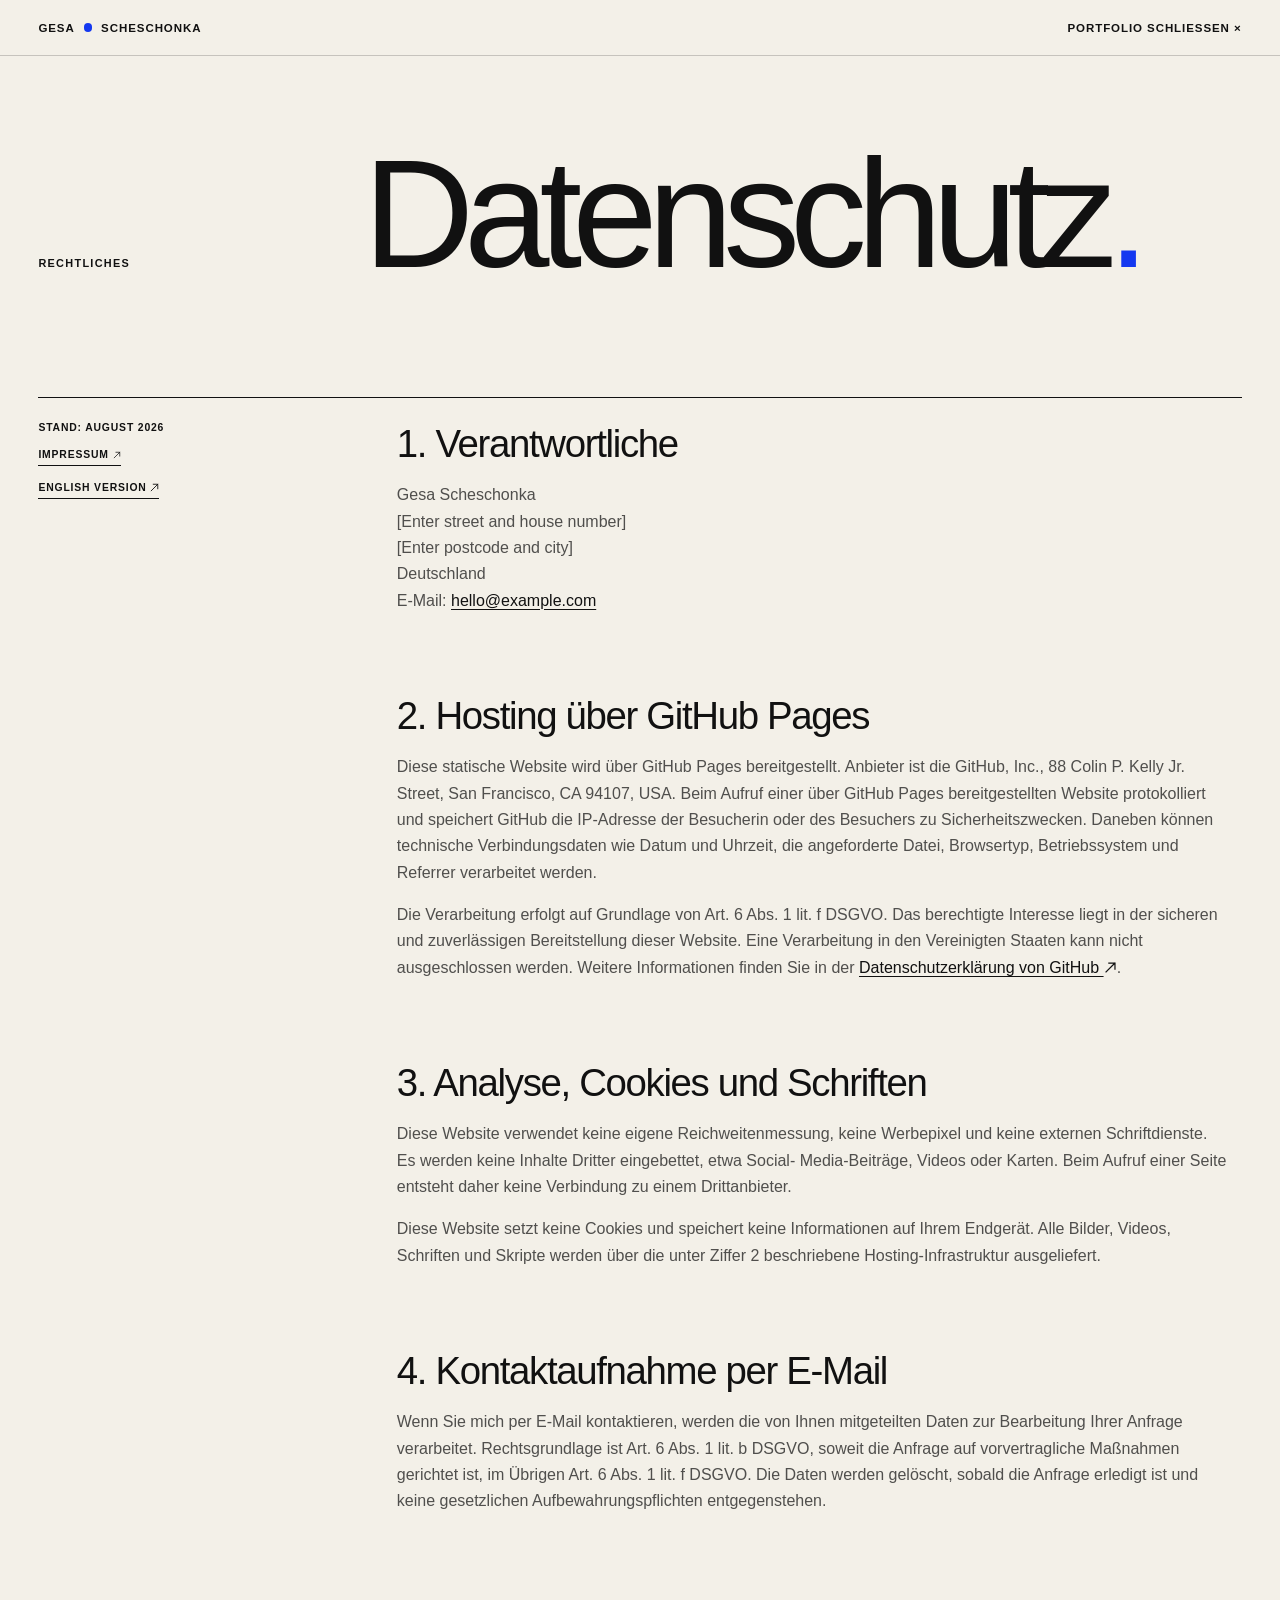
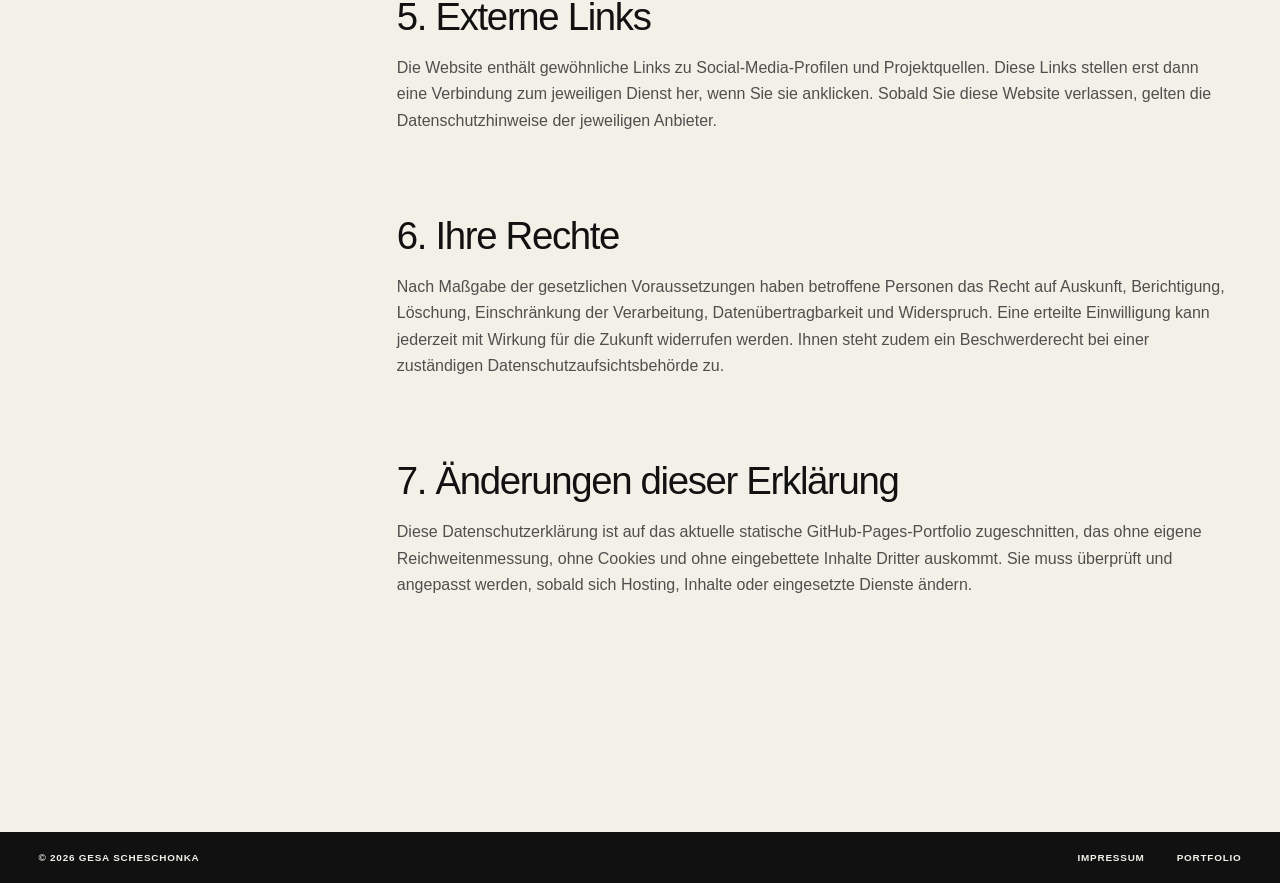
==== datenschutz-de.html @ b453ca25 "Add German legal pages, bake them into the HTML, encode the email Three related fixes to the legal p" ====
<!doctype html>
<html lang="de">
  <head>
    <meta charset="UTF-8" />
    <meta name="viewport" content="width=device-width, initial-scale=1" />
    <meta name="robots" content="noindex" />
    <meta name="theme-color" content="#f3f0e8" />
    <title>Datenschutzerklärung — Gesa Scheschonka</title>
    <link
      rel="icon"
      href="data:image/svg+xml,%3Csvg xmlns='http://www.w3.org/2000/svg' viewBox='0 0 100 100'%3E%3Crect width='100' height='100' rx='50' fill='%231438f0'/%3E%3Ctext x='50' y='61' text-anchor='middle' font-family='Arial' font-size='43' fill='%23f3f0e8'%3EGS%3C/text%3E%3C/svg%3E"
    />
    <link rel="stylesheet" href="styles.css?v=20260809-1" />
    <script>
      window.addEventListener("DOMContentLoaded", async () => {
        const version = Date.now();
        const loadScript = (source) =>
          new Promise((resolve, reject) => {
            const script = document.createElement("script");
            script.src = `${source}?v=${version}`;
            script.onload = resolve;
            script.onerror = () => reject(new Error(`Could not load ${source}`));
            document.head.append(script);
          });

        try {
          await loadScript("content/content.js");
          await loadScript("legal.js");
        } catch (error) {
          console.error(error);
        }
      });
    </script>
  </head>
  <body class="legal-page">
    <header class="legal-header">
      <a class="wordmark" href="index.html" aria-label="Zurück zum Portfolio">
        <span data-legal="firstName">Gesa</span>
        <span class="wordmark-dot" aria-hidden="true"></span>
        <span data-legal="lastName">Scheschonka</span>
      </a>
      <a href="index.html">Portfolio schließen ×</a>
    </header>

    <main class="legal-main">
      <div class="legal-title">
        <p class="section-label">Rechtliches</p>
        <h1>Datenschutz</h1>
      </div>

      <div class="legal-layout">
        <aside>
          <p>Stand: August 2026</p>
          <a href="impressum-de.html">Impressum <span class="ui-arrow" aria-hidden="true"></span></a>
          <a href="datenschutz.html" hreflang="en">English version <span class="ui-arrow" aria-hidden="true"></span></a>
        </aside>

        <div class="legal-copy">
          <section>
            <h2>1. Verantwortliche</h2>
            <address>
              <span data-legal="fullName">Gesa Scheschonka</span><br />
              <span data-legal="street">[Straße und Hausnummer eintragen]</span><br />
              <span data-legal="postalCity">[PLZ und Ort eintragen]</span><br />
              <span data-legal="country">Deutschland</span><br />
              E-Mail: <a data-legal-email href="mailto:hello@example.com">hello@example.com</a>
            </address>
          </section>

          <section>
            <h2>2. Hosting über GitHub Pages</h2>
            <p>
              Diese statische Website wird über GitHub Pages bereitgestellt. Anbieter ist die
              GitHub, Inc., 88 Colin P. Kelly Jr. Street, San Francisco, CA 94107, USA. Beim Aufruf
              einer über GitHub Pages bereitgestellten Website protokolliert und speichert GitHub
              die IP-Adresse der Besucherin oder des Besuchers zu Sicherheitszwecken. Daneben können
              technische Verbindungsdaten wie Datum und Uhrzeit, die angeforderte Datei, Browsertyp,
              Betriebssystem und Referrer verarbeitet werden.
            </p>
            <p>
              Die Verarbeitung erfolgt auf Grundlage von Art. 6 Abs. 1 lit. f DSGVO. Das berechtigte
              Interesse liegt in der sicheren und zuverlässigen Bereitstellung dieser Website. Eine
              Verarbeitung in den Vereinigten Staaten kann nicht ausgeschlossen werden. Weitere
              Informationen finden Sie in der
              <a
                href="https://docs.github.com/de/site-policy/privacy-policies/github-general-privacy-statement"
                target="_blank"
                rel="noreferrer"
              >Datenschutzerklärung von GitHub <span class="ui-arrow" aria-hidden="true"></span></a>.
            </p>
          </section>

          <section>
            <h2>3. Analyse, Cookies und Schriften</h2>
            <p>
              Diese Website verwendet keine eigene Reichweitenmessung, keine Werbepixel und keine
              externen Schriftdienste. Es werden keine Inhalte Dritter eingebettet, etwa Social-
              Media-Beiträge, Videos oder Karten. Beim Aufruf einer Seite entsteht daher keine
              Verbindung zu einem Drittanbieter.
            </p>
            <p>
              Diese Website setzt keine Cookies und speichert keine Informationen auf Ihrem
              Endgerät. Alle Bilder, Videos, Schriften und Skripte werden über die unter Ziffer 2
              beschriebene Hosting-Infrastruktur ausgeliefert.
            </p>
          </section>

          <section>
            <h2>4. Kontaktaufnahme per E-Mail</h2>
            <p>
              Wenn Sie mich per E-Mail kontaktieren, werden die von Ihnen mitgeteilten Daten zur
              Bearbeitung Ihrer Anfrage verarbeitet. Rechtsgrundlage ist Art. 6 Abs. 1 lit. b DSGVO,
              soweit die Anfrage auf vorvertragliche Maßnahmen gerichtet ist, im Übrigen Art. 6
              Abs. 1 lit. f DSGVO. Die Daten werden gelöscht, sobald die Anfrage erledigt ist und
              keine gesetzlichen Aufbewahrungspflichten entgegenstehen.
            </p>
          </section>

          <section>
            <h2>5. Externe Links</h2>
            <p>
              Die Website enthält gewöhnliche Links zu Social-Media-Profilen und Projektquellen.
              Diese Links stellen erst dann eine Verbindung zum jeweiligen Dienst her, wenn Sie sie
              anklicken. Sobald Sie diese Website verlassen, gelten die Datenschutzhinweise der
              jeweiligen Anbieter.
            </p>
          </section>

          <section>
            <h2>6. Ihre Rechte</h2>
            <p>
              Nach Maßgabe der gesetzlichen Voraussetzungen haben betroffene Personen das Recht auf
              Auskunft, Berichtigung, Löschung, Einschränkung der Verarbeitung, Datenübertragbarkeit
              und Widerspruch. Eine erteilte Einwilligung kann jederzeit mit Wirkung für die Zukunft
              widerrufen werden. Ihnen steht zudem ein Beschwerderecht bei einer zuständigen
              Datenschutzaufsichtsbehörde zu.
            </p>
          </section>

          <section>
            <h2>7. Änderungen dieser Erklärung</h2>
            <p>
              Diese Datenschutzerklärung ist auf das aktuelle statische GitHub-Pages-Portfolio
              zugeschnitten, das ohne eigene Reichweitenmessung, ohne Cookies und ohne eingebettete
              Inhalte Dritter auskommt. Sie muss überprüft und angepasst werden, sobald sich
              Hosting, Inhalte oder eingesetzte Dienste ändern.
            </p>
          </section>
        </div>
      </div>
    </main>

    <footer class="site-footer">
      <span>© <span data-year></span> <span data-legal="fullName">Gesa Scheschonka</span></span>
      <div>
        <a href="impressum-de.html">Impressum</a>
        <a href="index.html">Portfolio</a>
      </div>
    </footer>
  </body>
</html>
---- styles.css ----
:root {
  --paper: #f3f0e8;
  --ink: #111111;
  --accent: #1438f0;
  --red: #de3b2f;
  --line: rgba(17, 17, 17, 0.2);
  --display: "Neue Haas Grotesk Display Pro", "Helvetica Neue", Helvetica, Arial, sans-serif;
  --serif: var(--display);
  --sans: var(--display);
  --page: clamp(1.25rem, 3vw, 3.5rem);
  --grain-image: url("data:image/svg+xml,%3Csvg xmlns='http://www.w3.org/2000/svg' viewBox='0 0 200 200'%3E%3Cfilter id='n'%3E%3CfeTurbulence type='fractalNoise' baseFrequency='0.9' numOctaves='3' stitchTiles='stitch'/%3E%3C/filter%3E%3Crect width='100%25' height='100%25' filter='url(%23n)'/%3E%3C/svg%3E");
}

* {
  box-sizing: border-box;
}

html {
  scroll-behavior: smooth;
  overflow-x: clip;
}

body {
  margin: 0;
  overflow-x: hidden;
  background: var(--paper);
  color: var(--ink);
  font-family: var(--sans);
  font-size: 16px;
  -webkit-font-smoothing: antialiased;
}

body.dialog-is-open {
  overflow: hidden;
}

body.menu-is-open {
  overflow: hidden;
}

.grain {
  position: fixed;
  z-index: 3;
  inset: 0;
  background-image: var(--grain-image);
  background-size: 220px 220px;
  opacity: 0.045;
  mix-blend-mode: overlay;
  pointer-events: none;
}

::selection {
  background: var(--accent);
  color: white;
}

a {
  color: inherit;
  text-decoration: none;
}

button {
  color: inherit;
  font: inherit;
}

.ui-arrow {
  --arrow-rotation: 0deg;
  display: inline-block;
  width: 0.82em;
  height: 0.82em;
  flex: 0 0 auto;
  background: currentColor;
  -webkit-mask: url("data:image/svg+xml,%3Csvg xmlns='http://www.w3.org/2000/svg' viewBox='0 0 16 16'%3E%3Cpath d='M2.5 13.5 13.5 2.5M6 2.5h7.5V10' fill='none' stroke='black' stroke-width='1.5' stroke-linecap='square' stroke-linejoin='miter'/%3E%3C/svg%3E") center / contain no-repeat;
  mask: url("data:image/svg+xml,%3Csvg xmlns='http://www.w3.org/2000/svg' viewBox='0 0 16 16'%3E%3Cpath d='M2.5 13.5 13.5 2.5M6 2.5h7.5V10' fill='none' stroke='black' stroke-width='1.5' stroke-linecap='square' stroke-linejoin='miter'/%3E%3C/svg%3E") center / contain no-repeat;
  transform: rotate(var(--arrow-rotation));
  transform-origin: center;
  vertical-align: -0.08em;
}

.ui-arrow--se {
  --arrow-rotation: 90deg;
}

.ui-arrow--down {
  --arrow-rotation: 135deg;
}

.ui-arrow--up {
  --arrow-rotation: -45deg;
}

.ui-arrow--e {
  --arrow-rotation: 45deg;
}

.ui-arrow--w {
  --arrow-rotation: 225deg;
}

/* Same mask technique and stroke weight as .ui-arrow, so the close control
   reads as part of the same icon set. */
.ui-cross {
  display: inline-block;
  width: 0.82em;
  height: 0.82em;
  flex: 0 0 auto;
  background: currentColor;
  -webkit-mask: url("data:image/svg+xml,%3Csvg xmlns='http://www.w3.org/2000/svg' viewBox='0 0 16 16'%3E%3Cpath d='M3 3 13 13M13 3 3 13' fill='none' stroke='black' stroke-width='1.5' stroke-linecap='square' stroke-linejoin='miter'/%3E%3C/svg%3E") center / contain no-repeat;
  mask: url("data:image/svg+xml,%3Csvg xmlns='http://www.w3.org/2000/svg' viewBox='0 0 16 16'%3E%3Cpath d='M3 3 13 13M13 3 3 13' fill='none' stroke='black' stroke-width='1.5' stroke-linecap='square' stroke-linejoin='miter'/%3E%3C/svg%3E") center / contain no-repeat;
}

img {
  display: block;
  max-width: 100%;
}

.skip-link {
  position: fixed;
  z-index: 100;
  top: 1rem;
  left: 1rem;
  padding: 0.75rem 1rem;
  transform: translateY(-200%);
  background: var(--ink);
  color: white;
}

.skip-link:focus {
  transform: translateY(0);
}

.site-header {
  position: fixed;
  z-index: 50;
  inset: 0 0 auto;
  display: grid;
  grid-template-columns: 1fr auto 1fr;
  align-items: center;
  padding: 1.35rem var(--page);
  background: var(--paper);
  text-transform: uppercase;
  font-size: 0.72rem;
  font-weight: 600;
  letter-spacing: 0.08em;
}

.wordmark {
  display: flex;
  align-items: center;
  justify-self: start;
  gap: 0.55rem;
}

.wordmark-dot {
  width: 0.55rem;
  aspect-ratio: 1;
  border-radius: 50%;
  background: var(--accent);
}

.site-nav {
  display: flex;
  justify-self: end;
  gap: clamp(1rem, 2.5vw, 2.75rem);
}

.site-nav a,
.site-footer a,
.text-link {
  position: relative;
}

.site-nav a::after,
.site-footer a::after,
.text-link::after {
  position: absolute;
  right: 0;
  bottom: -0.25rem;
  left: 0;
  height: 1px;
  transform: scaleX(0);
  transform-origin: right;
  background: currentColor;
  content: "";
  transition: transform 300ms ease;
}

.site-nav a:hover::after,
.site-footer a:hover::after,
.text-link:hover::after {
  transform: scaleX(1);
  transform-origin: left;
}

.menu-toggle {
  display: none;
}

.hero {
  position: relative;
  isolation: isolate;
  overflow: hidden;
  min-height: 100svh;
  display: flex;
  flex-direction: column;
  justify-content: space-between;
  padding: clamp(8rem, 14vh, 11rem) var(--page) clamp(2rem, 5vh, 4rem);
  border-bottom: 1px solid var(--line);
}

.hero::before {
  position: absolute;
  z-index: -1;
  top: clamp(-25rem, -26vw, -20rem);
  right: clamp(-34rem, -25vw, -20rem);
  width: clamp(64rem, 90vw, 98rem);
  aspect-ratio: 1;
  border: 1px solid var(--accent);
  border-radius: 50%;
  content: "";
  opacity: 0.18;
}

.hero-kicker span:first-child {
  color: var(--accent);
}

.hero-kicker,
.hero-bottom,
.statement-meta,
.contact-meta {
  display: flex;
  align-items: center;
  justify-content: space-between;
  gap: 2rem;
  text-transform: uppercase;
  font-size: 0.68rem;
  font-weight: 600;
  letter-spacing: 0.1em;
}

.hero h1 {
  max-width: 13ch;
  margin: auto 0;
  padding: 5vh 0;
  font-family: var(--serif);
  font-size: clamp(4.6rem, 11.25vw, 12rem);
  font-weight: 400;
  line-height: 0.79;
  letter-spacing: -0.055em;
}

.hero h1::after {
  color: var(--accent);
  content: ".";
}

.hero-bottom > p {
  max-width: 36rem;
  margin: 0;
  text-transform: none;
  font-size: clamp(1rem, 1.45vw, 1.3rem);
  font-weight: 400;
  line-height: 1.45;
  letter-spacing: -0.02em;
}

.circle-link {
  width: clamp(5rem, 8vw, 7.5rem);
  aspect-ratio: 1;
  display: flex;
  align-items: center;
  justify-content: center;
  gap: 0.35rem;
  flex: 0 0 auto;
  border: 1px solid var(--accent);
  border-radius: 50%;
  color: var(--accent);
  transition: color 250ms ease, background 250ms ease, transform 250ms ease;
}

.circle-link:hover {
  transform: rotate(8deg);
  background: var(--accent);
  color: var(--paper);
}

.section-pad {
  padding: clamp(5rem, 10vw, 10rem) var(--page);
}

.section-label {
  margin: 0;
  text-transform: uppercase;
  font-size: 0.68rem;
  font-weight: 600;
  letter-spacing: 0.12em;
}

.statement {
  min-height: 85vh;
  display: grid;
  grid-template-columns: minmax(8rem, 1fr) minmax(0, 4fr);
  grid-template-rows: 1fr auto;
  gap: 4rem 2rem;
  background: var(--ink);
  color: var(--paper);
}

.statement-copy {
  position: relative;
  max-width: 24ch;
  margin: 0;
  padding-top: 2rem;
  font-family: var(--serif);
  font-size: clamp(2.8rem, 6vw, 7rem);
  line-height: 0.98;
  letter-spacing: -0.035em;
}

.statement-copy::before {
  position: absolute;
  top: 0;
  left: 0;
  width: clamp(2.5rem, 4vw, 4.5rem);
  height: 0.35rem;
  border-radius: 999px;
  background: var(--accent);
  content: "";
}

.statement-meta {
  grid-column: 2;
  padding-top: 1.5rem;
  border-top: 1px solid rgba(243, 240, 232, 0.3);
}

.section-intro {
  display: grid;
  grid-template-columns: 1fr 3fr auto;
  align-items: end;
  gap: 2rem;
}

.section-intro h2,
.vita-heading h2 {
  margin: 0;
  font-family: var(--serif);
  font-size: clamp(5rem, 12vw, 12rem);
  font-weight: 400;
  line-height: 0.7;
  letter-spacing: -0.06em;
}

.vita-heading h2 {
  font-size: clamp(4rem, 9vw, 8.5rem);
}

.section-intro h2 span,
.vita-heading h2 span {
  color: var(--accent);
}

.work-count {
  margin: 0;
  text-transform: uppercase;
  font-size: 0.68rem;
  font-weight: 600;
  letter-spacing: 0.1em;
}

.project-list {
  --project-gap: clamp(0.5rem, 0.9vw, 0.9rem);
  display: flex;
  flex-direction: column;
  margin-top: clamp(4rem, 7vw, 7rem);
  gap: clamp(3rem, 5vw, 5.5rem);
}

.project-row {
  display: flex;
  align-items: flex-start;
  gap: var(--project-gap);
}

.project-card {
  position: relative;
  flex: var(--w, 1) 1 0;
  min-width: 0;
}

/* Every tile in a row carries an aspect ratio equal to its share of the row
   width, so their heights resolve to the same value and the row stays flush. */
.project-card .project-image-wrap {
  aspect-ratio: var(--card-aspect);
}

/* Only the visual fills the wrapper — the credit pill is also a child here and
   must keep its own size. */
.project-card .project-image-wrap > .project-image,
.project-card .project-image-wrap > .case-cover,
.project-card .project-image-wrap > .project-media-reel,
.project-card .project-image-wrap > .project-media-collage {
  width: 100%;
  height: 100%;
}

.project-card .project-image-wrap > .project-image {
  object-fit: cover;
}

/* The lead project runs full width at its own aspect ratio — never cropped. */
.project-card--hero {
  flex: 1 1 100%;
}

.project-card--hero .project-image-wrap {
  aspect-ratio: auto;
}

.project-card--hero .project-image-wrap > .project-image {
  height: auto;
  object-fit: contain;
}

.project-open {
  position: absolute;
  z-index: 9;
  inset: 0;
  padding: 0;
  border: 0;
  background: transparent;
  cursor: pointer;
}

.project-open:focus-visible {
  outline: 2px solid var(--accent);
  outline-offset: 5px;
}

.project-image-wrap {
  position: relative;
  margin: 0;
  overflow: hidden;
  background: #dedad0;
}

@media (hover: hover) and (pointer: fine) {
  .project-card .project-image {
    filter: grayscale(0.9) contrast(1.04);
    transition: transform 800ms cubic-bezier(0.2, 0.7, 0, 1), filter 700ms ease;
  }

  .project-card .project-media-asset {
    filter: grayscale(0.9) contrast(1.04);
    transition: filter 700ms ease;
  }

  .project-card:hover .project-image,
  .project-card:hover .project-media-asset {
    filter: grayscale(0) contrast(1);
  }
}

.project-image {
  width: 100%;
  height: auto;
  transition: transform 800ms cubic-bezier(0.2, 0.7, 0, 1);
}

.project-media-reel {
  position: relative;
  width: 100%;
  aspect-ratio: 4 / 3;
  overflow: hidden;
  background: #08080c;
  isolation: isolate;
  transition: transform 800ms cubic-bezier(0.2, 0.7, 0, 1);
}

.project-image-wrap > .project-media-collage {
  position: relative;
  display: grid;
  width: 100%;
  aspect-ratio: 16 / 9;
  grid-template-columns: minmax(0, 1.35fr) minmax(0, 0.85fr);
  grid-template-rows: repeat(2, minmax(0, 1fr));
  gap: 2px;
  overflow: hidden;
  background: var(--paper);
  transition: transform 800ms cubic-bezier(0.2, 0.7, 0, 1);
}

.project-media-collage .project-media-reel {
  height: 100%;
  min-height: 0;
  aspect-ratio: auto;
  transition: none;
}

.project-media-collage .project-media-reel::after {
  display: none;
}

.project-media-panel--primary {
  grid-row: 1 / 3;
}

.project-media-panel--secondary {
  grid-column: 2;
  grid-row: 1;
}

.project-media-panel--tertiary {
  grid-column: 2;
  grid-row: 2;
}

.project-media-reel::after {
  position: absolute;
  z-index: 4;
  right: 0;
  bottom: 0;
  left: 0;
  height: 2px;
  background: linear-gradient(90deg, var(--accent) 0 28%, transparent 28%);
  content: "";
  pointer-events: none;
}

.project-media-slide {
  position: absolute;
  inset: 0;
  overflow: hidden;
  opacity: 0;
  pointer-events: none;
  transform: scale(1.055);
  transition:
    opacity 520ms cubic-bezier(0.45, 0, 0.55, 1),
    transform 1500ms cubic-bezier(0.2, 0.7, 0, 1);
}

.project-media-slide.is-active {
  z-index: 1;
  opacity: 1;
  transform: scale(1);
}

.project-media-asset {
  display: block;
  width: 100%;
  height: 100%;
  object-fit: cover;
}

.project-media-video {
  background: #08080c;
}

/* The row sets each tile's height, so generated covers and media edits just
   fill their wrapper instead of carrying a ratio of their own. */
/* The row sets each tile's height, so generated covers and media edits just
   fill their wrapper instead of carrying a ratio of their own. */
.project-card .project-image-wrap > .case-cover,
.project-card .project-image-wrap > .project-media-reel,
.project-card .project-image-wrap > .project-media-collage {
  aspect-ratio: auto;
}

.project-card--hero .project-image-wrap > .case-cover,
.project-card--hero .project-image-wrap > .project-media-reel,
.project-card--hero .project-image-wrap > .project-media-collage {
  height: clamp(32rem, 72svh, 58rem);
}

@media (prefers-reduced-motion: reduce) {
  .project-media-slide {
    transition: none;
  }
}

.case-cover {
  --cover-bg: #1438f0;
  --cover-ink: #f3f0e8;
  --cover-accent: #9bb3ff;
  --cover-line: rgba(243, 240, 232, 0.42);
  --cover-glow: rgba(255, 255, 255, 0.23);
  position: relative;
  display: grid;
  width: 100%;
  aspect-ratio: 4 / 3;
  overflow: hidden;
  padding: clamp(1.35rem, 3vw, 2.6rem);
  background:
    radial-gradient(circle at 76% 24%, var(--cover-glow), transparent 35%),
    var(--cover-bg);
  color: var(--cover-ink);
  isolation: isolate;
  transition: transform 800ms cubic-bezier(0.2, 0.7, 0, 1);
}

.case-cover::after {
  position: absolute;
  z-index: 6;
  inset: 0;
  background: url("assets/images/grain.png") repeat;
  content: "";
  opacity: 0.22;
  pointer-events: none;
  mix-blend-mode: soft-light;
}

.case-cover-grid {
  position: absolute;
  z-index: -1;
  inset: 0;
  background-image:
    linear-gradient(var(--cover-line) 1px, transparent 1px),
    linear-gradient(90deg, var(--cover-line) 1px, transparent 1px);
  background-size: 25% 25%;
  opacity: 0.26;
}

.case-cover-shape {
  position: absolute;
  z-index: -1;
  border: 1px solid var(--cover-line);
  pointer-events: none;
}

.case-cover-shape-a {
  top: -26%;
  right: -17%;
  width: 68%;
  aspect-ratio: 1;
  border-radius: 50%;
}

.case-cover-shape-b {
  bottom: -14%;
  left: -10%;
  width: 58%;
  aspect-ratio: 1;
  background: var(--cover-accent);
  clip-path: polygon(0 58%, 100% 0, 72% 100%);
  opacity: 0.72;
}

.case-cover-kicker,
.case-cover-meta,
.case-cover-monogram {
  position: relative;
  z-index: 2;
  text-transform: uppercase;
  font-size: clamp(0.52rem, 0.75vw, 0.7rem);
  font-weight: 600;
  letter-spacing: 0.1em;
}

.case-cover-kicker {
  align-self: start;
  max-width: 58%;
}

.project-image-wrap .case-cover-kicker {
  max-width: 72%;
  padding-left: 3rem;
}

.case-cover strong {
  position: relative;
  z-index: 2;
  align-self: center;
  max-width: 11ch;
  font-family: var(--display);
  font-size: clamp(2.15rem, 4vw, 4.8rem);
  font-weight: 400;
  line-height: 0.84;
  letter-spacing: -0.065em;
  text-wrap: balance;
}

.case-cover-meta {
  display: flex;
  align-self: end;
  justify-content: space-between;
  gap: 1rem;
  padding-right: 3rem;
}

.case-cover-monogram {
  position: absolute;
  right: clamp(1.35rem, 3vw, 2.6rem);
  bottom: clamp(1.35rem, 3vw, 2.6rem);
  writing-mode: vertical-rl;
}

.case-cover--cannes {
  --cover-bg: #9a1b24;
  --cover-ink: #fff3df;
  --cover-accent: #e6b56c;
  --cover-line: rgba(255, 239, 213, 0.5);
  --cover-glow: rgba(255, 216, 158, 0.4);
}

.case-cover--runway {
  --cover-bg: #101010;
  --cover-ink: #f3f0e8;
  --cover-accent: #1438f0;
  --cover-line: rgba(243, 240, 232, 0.42);
  --cover-glow: rgba(89, 116, 255, 0.45);
}

.case-cover--beauty {
  --cover-bg: #e8a1b3;
  --cover-ink: #35161f;
  --cover-accent: #f6d7de;
  --cover-line: rgba(53, 22, 31, 0.4);
  --cover-glow: rgba(255, 247, 249, 0.62);
}

.case-cover--fashion {
  --cover-bg: #ff5c00;
  --cover-ink: #16120e;
  --cover-accent: #f9e715;
  --cover-line: rgba(22, 18, 14, 0.38);
  --cover-glow: rgba(255, 238, 160, 0.5);
}

.case-cover--silver {
  --cover-bg: #b7bdc8;
  --cover-ink: #10151d;
  --cover-accent: #edf0f4;
  --cover-line: rgba(16, 21, 29, 0.36);
  --cover-glow: rgba(255, 255, 255, 0.8);
}

.case-cover--resort {
  --cover-bg: #176f72;
  --cover-ink: #f8edda;
  --cover-accent: #d8bd74;
  --cover-line: rgba(248, 237, 218, 0.44);
  --cover-glow: rgba(150, 224, 219, 0.38);
}

.case-cover--denim {
  --cover-bg: #17365c;
  --cover-ink: #f2eee5;
  --cover-accent: #d65343;
  --cover-line: rgba(242, 238, 229, 0.4);
  --cover-glow: rgba(100, 155, 210, 0.45);
}

.case-cover--furla {
  --cover-bg: #edc13c;
  --cover-ink: #211700;
  --cover-accent: #ff714a;
  --cover-line: rgba(33, 23, 0, 0.36);
  --cover-glow: rgba(255, 250, 204, 0.7);
}

.case-cover--night {
  --cover-bg: #171725;
  --cover-ink: #f5eee4;
  --cover-accent: #7e6dff;
  --cover-line: rgba(245, 238, 228, 0.38);
  --cover-glow: rgba(126, 109, 255, 0.42);
}

.case-cover--red {
  --cover-bg: #bf1f2f;
  --cover-ink: #fff4e9;
  --cover-accent: #f49aaa;
  --cover-line: rgba(255, 244, 233, 0.4);
  --cover-glow: rgba(255, 222, 206, 0.52);
}

.case-cover--violet {
  --cover-bg: #542a83;
  --cover-ink: #fbf4e9;
  --cover-accent: #ff8d59;
  --cover-line: rgba(251, 244, 233, 0.42);
  --cover-glow: rgba(227, 166, 255, 0.4);
}

.case-cover--gold {
  --cover-bg: #b48a35;
  --cover-ink: #17130d;
  --cover-accent: #efe0b4;
  --cover-line: rgba(23, 19, 13, 0.38);
  --cover-glow: rgba(255, 245, 202, 0.64);
}

.case-cover--v2 .case-cover-shape-a {
  top: 18%;
  right: -25%;
  width: 84%;
}

.case-cover--v2 .case-cover-shape-b {
  bottom: -40%;
  left: 8%;
  width: 74%;
  transform: rotate(20deg);
}

.case-cover--v3 .case-cover-shape-a {
  top: -38%;
  right: 25%;
  width: 88%;
  border-radius: 0;
  transform: rotate(28deg);
}

.case-cover--v3 .case-cover-shape-b {
  right: -8%;
  bottom: -6%;
  left: auto;
  width: 48%;
  clip-path: circle(49%);
}

.case-cover--v4 .case-cover-grid {
  background-size: 12.5% 50%;
}

.case-cover--v4 .case-cover-shape-a {
  top: -9%;
  right: -8%;
  width: 47%;
  border-radius: 0;
}

.case-cover--v4 .case-cover-shape-b {
  bottom: -26%;
  left: -7%;
  width: 82%;
  transform: rotate(-12deg);
}

.case-cover--v5 .case-cover-shape-a {
  top: -52%;
  right: -7%;
  width: 95%;
}

.case-cover--v5 .case-cover-shape-b {
  bottom: 8%;
  left: -27%;
  width: 76%;
  transform: rotate(42deg);
}

.case-cover--v6 .case-cover-grid {
  transform: rotate(-16deg) scale(1.3);
}

.case-cover--v6 .case-cover-shape-a {
  top: 9%;
  right: 8%;
  width: 44%;
}

.case-cover--v6 .case-cover-shape-b {
  bottom: -30%;
  left: -22%;
  width: 92%;
  clip-path: polygon(0 0, 100% 35%, 42% 100%);
}

.project-image-credit {
  position: absolute;
  z-index: 8;
  right: 0.75rem;
  bottom: 0.75rem;
  max-width: calc(100% - 1.5rem);
  padding: 0.4rem 0.55rem;
  border-radius: 999px;
  background: rgba(243, 240, 232, 0.93);
  font-size: 0.5rem;
  font-weight: 600;
  line-height: 1.2;
  letter-spacing: 0.04em;
}

@media (hover: hover) and (pointer: fine) {
  .project-card:hover .project-image,
  .project-card:hover .case-cover,
  .project-card:hover .project-image-wrap > .project-media-reel,
  .project-card:hover .project-media-collage {
    transform: scale(1.035);
  }
}

.project-info {
  display: flex;
  flex-direction: column;
  gap: 0.7rem;
  padding-top: 1rem;
}

.project-meta {
  display: flex;
  justify-content: space-between;
  align-items: baseline;
  gap: 1rem;
  margin: 0;
  text-transform: uppercase;
  font-size: 0.62rem;
  font-weight: 600;
  letter-spacing: 0.09em;
}

.project-meta-left {
  display: flex;
  gap: 0.6rem;
}

.project-count {
  color: var(--accent);
}

.project-date {
  flex: 0 0 auto;
  color: rgba(17, 17, 17, 0.5);
  text-align: right;
}

.project-info h3 {
  display: flex;
  align-items: baseline;
  gap: 0.5rem;
  margin: 0;
  font-family: var(--serif);
  font-size: clamp(1.9rem, 2.7vw, 3.1rem);
  font-weight: 500;
  line-height: 0.95;
  letter-spacing: -0.04em;
}

.project-info h3 .ui-arrow {
  width: 0.6em;
  height: 0.6em;
  color: var(--accent);
  opacity: 0;
  transform: translateX(-0.4em);
  transition: opacity 300ms ease, transform 300ms ease;
}

@media (hover: hover) and (pointer: fine) {
  .project-card:hover .project-info h3 .ui-arrow {
    opacity: 1;
    transform: translateX(0);
  }
}

.clients {
  padding-top: clamp(4rem, 7vw, 7rem);
  padding-bottom: clamp(4rem, 7vw, 7rem);
  border-top: 1px solid var(--line);
  background: var(--paper);
  color: var(--ink);
}

.clients-heading {
  display: grid;
  grid-template-columns: 1fr 2fr;
  align-items: baseline;
  gap: 2rem;
  margin-bottom: clamp(2rem, 3vw, 3rem);
}

.clients-heading h2 {
  margin: 0;
  font-family: var(--display);
  font-size: clamp(2.5rem, 5vw, 5rem);
  font-weight: 500;
  line-height: 0.85;
  letter-spacing: -0.05em;
}

.clients-heading h2 span {
  color: var(--accent);
}

.client-grid {
  display: grid;
  grid-template-columns: repeat(6, minmax(0, 1fr));
  gap: 1px;
  padding: 1px;
  background: var(--line);
}

.client-tile {
  display: flex;
  min-width: 0;
  min-height: clamp(6.5rem, 8.5vw, 8rem);
  align-items: center;
  justify-content: center;
  flex-direction: column;
  gap: 0.65rem;
  padding: clamp(0.75rem, 1.25vw, 1.25rem);
  background: var(--paper);
}

.client-logo-image {
  display: block;
  width: min(100%, 8.5rem);
  max-height: 3rem;
  object-fit: contain;
  filter: grayscale(1) contrast(1.15);
}

.client-logo-image.is-inverted {
  filter: grayscale(1) invert(1) contrast(1.15);
}

.client-logo-image.is-blended {
  mix-blend-mode: multiply;
}

.client-logo-image.is-campaign {
  width: min(100%, 9.25rem);
  max-height: 4.4rem;
}

.client-logo-image.is-stacked {
  width: min(100%, 6.75rem);
  max-height: 4rem;
}

.client-logo-image.is-silk {
  transform: scale(0.72);
}

.client-logo-image.is-compact {
  transform: scale(0.84);
}

.client-logo-image.is-wide {
  transform: scale(1.1);
}

.client-tile:last-child {
  grid-column: span 2;
}

.client-logo-fallback {
  max-width: 100%;
  text-align: center;
  font-family: var(--display);
  font-size: clamp(1rem, 1.35vw, 1.35rem);
  font-weight: 700;
  line-height: 0.95;
  letter-spacing: -0.035em;
}

.client-logo-fallback.is-aspria {
  font-family: Georgia, "Times New Roman", serif;
  font-size: clamp(1rem, 1.5vw, 1.5rem);
  font-weight: 400;
  letter-spacing: 0.12em;
}

.client-logo-detail {
  max-width: 11rem;
  text-align: center;
  font-size: 0.6rem;
  font-weight: 700;
  line-height: 1.25;
  text-transform: uppercase;
  letter-spacing: 0.13em;
}

.about {
  padding-top: clamp(8rem, 15vw, 15rem);
}

.about-title-wrap h2 {
  margin: 1.5rem 0 clamp(4rem, 8vw, 8rem);
  font-family: var(--serif);
  font-size: clamp(4rem, 10vw, 10rem);
  font-weight: 400;
  line-height: 0.83;
  letter-spacing: -0.055em;
}

.about-title-wrap h2 span,
.about-title-wrap h2 em {
  display: block;
}

.about-title-wrap h2 em {
  margin-left: 17vw;
  color: var(--accent);
  font-weight: 400;
}

.about-grid {
  display: grid;
  grid-template-columns: minmax(18rem, 0.9fr) minmax(20rem, 1.1fr);
  gap: clamp(3rem, 9vw, 10rem);
  align-items: center;
}

.about-visual {
  position: relative;
  aspect-ratio: 4 / 5;
  display: grid;
  place-items: center;
  overflow: hidden;
  contain: paint;
  border-radius: 0;
  background:
    radial-gradient(
      circle at 58% 25%,
      color-mix(in srgb, var(--accent) 58%, #a9b8ff) 0,
      color-mix(in srgb, var(--accent) 84%, #6680ff) 34%,
      var(--accent) 68%
    );
  color: var(--paper);
}

.about-visual::before {
  position: absolute;
  z-index: 1;
  top: 5%;
  left: 50%;
  width: 76%;
  aspect-ratio: 0.82;
  border-radius: 50%;
  background: rgba(155, 181, 255, 0.2);
  filter: blur(2rem);
  transform: translateX(-50%);
  content: "";
}

.about-visual::after {
  position: absolute;
  z-index: 4;
  inset: 0;
  background-image: url("assets/images/grain.png");
  background-size: 6rem 6rem;
  mix-blend-mode: overlay;
  opacity: 0.38;
  content: "";
  pointer-events: none;
}

.about-portrait {
  position: absolute;
  z-index: 2;
  bottom: -17%;
  width: 120%;
  height: 120%;
  object-fit: contain;
  object-position: center bottom;
  filter: contrast(0.88);
}

.portrait-light {
  position: absolute;
  z-index: 1;
  top: 7%;
  left: 50%;
  width: 78%;
  height: 60%;
  border-radius: 50%;
  background: radial-gradient(
    ellipse at center,
    rgba(137, 177, 255, 0.3) 0,
    rgba(103, 153, 255, 0.16) 48%,
    rgba(103, 153, 255, 0) 74%
  );
  filter: blur(1.15rem);
  transform: translateX(-50%);
  pointer-events: none;
}

.about-copy {
  max-width: 42rem;
}

.about-lead {
  margin: 0 0 2rem;
  font-family: var(--serif);
  font-size: clamp(2rem, 3.5vw, 3.8rem);
  line-height: 1;
  letter-spacing: -0.035em;
}

.about-copy > p:not(.about-lead) {
  max-width: 35rem;
  color: rgba(17, 17, 17, 0.68);
  line-height: 1.65;
}

.text-link {
  display: inline-block;
  margin-top: 1.5rem;
  text-transform: uppercase;
  font-size: 0.7rem;
  font-weight: 600;
  letter-spacing: 0.08em;
}

.vita {
  background: #d9d9d5;
}

.vita-heading {
  display: grid;
  grid-template-columns: 1fr 3fr auto;
  align-items: end;
  gap: 2rem;
  margin-bottom: clamp(4rem, 8vw, 8rem);
}

.download-link {
  padding-bottom: 0.4rem;
  border-bottom: 1px solid var(--ink);
  text-transform: uppercase;
  font-size: 0.67rem;
  font-weight: 600;
  letter-spacing: 0.08em;
}

.timeline {
  display: grid;
  gap: clamp(5rem, 8vw, 8rem);
}

.timeline-group {
  border-top: 1px solid var(--ink);
}

.timeline-group-heading {
  display: grid;
  grid-template-columns: 1fr 3fr auto;
  align-items: baseline;
  gap: 2rem;
  padding: 1.2rem 0 clamp(2rem, 4vw, 3.5rem);
}

.timeline-group-heading p,
.timeline-group-heading h3 {
  margin: 0;
}

.timeline-group-heading p,
.timeline-group-heading span {
  color: var(--accent);
  font-size: 0.62rem;
  font-weight: 600;
  letter-spacing: 0.1em;
}

.timeline-group-heading h3 {
  font-family: var(--serif);
  font-size: clamp(2.5rem, 5vw, 5rem);
  font-weight: 400;
  line-height: 0.85;
  letter-spacing: -0.05em;
}

.timeline-row {
  display: grid;
  grid-template-columns: 1fr 3fr auto auto;
  align-items: start;
  gap: 2rem;
  padding: 1.5rem 0;
  border-bottom: 1px solid rgba(17, 17, 17, 0.35);
}

.timeline-row p,
.timeline-row h3 {
  margin: 0;
}

.timeline-period,
.timeline-type {
  text-transform: uppercase;
  font-size: 0.65rem;
  font-weight: 600;
  letter-spacing: 0.08em;
}

.timeline-role h3 {
  font-family: var(--serif);
  font-size: 1.45rem;
  font-weight: 500;
  line-height: 1;
  text-transform: uppercase;
  letter-spacing: -0.02em;
}

.timeline-role p {
  margin-top: 0.4rem !important;
  color: rgba(17, 17, 17, 0.65);
  line-height: 1.5;
}

.timeline-role p span {
  color: var(--ink);
}

.timeline-toggle,
.timeline-toggle-placeholder {
  width: 2rem;
  height: 2rem;
}

.timeline-toggle {
  display: grid;
  place-items: center;
  padding: 0;
  border: 1px solid var(--accent);
  border-radius: 50%;
  background: transparent;
  color: var(--accent);
  font-size: 0.9rem;
  cursor: pointer;
  transition: background 200ms ease, color 200ms ease;
}

.timeline-toggle .ui-arrow {
  transition: transform 250ms ease;
}

.timeline-toggle:hover,
.timeline-toggle:focus-visible {
  background: var(--accent);
  color: var(--paper);
}

.timeline-toggle[aria-expanded="true"] .ui-arrow {
  --arrow-rotation: 270deg;
}

.timeline-details {
  grid-column: 2 / -1;
  max-width: 64rem;
  padding: 0.75rem 4rem 0 0;
}

.timeline-details[hidden] {
  display: none;
}

.timeline-details ol {
  display: grid;
  grid-template-columns: repeat(2, minmax(0, 1fr));
  gap: 0 2rem;
  margin: 0;
  padding: 0;
  list-style: none;
}

.timeline-details li {
  position: relative;
  padding: 1.15rem 1rem 1.25rem 0;
  border-top: 1px solid rgba(17, 17, 17, 0.2);
  color: rgba(17, 17, 17, 0.68);
  font-size: 0.88rem;
  line-height: 1.55;
}

.timeline-details li::before {
  position: absolute;
  top: -1px;
  left: 0;
  width: 2.25rem;
  height: 2px;
  background: var(--accent);
  content: "";
}

.contact {
  min-height: 90vh;
  display: flex;
  flex-direction: column;
  justify-content: space-between;
  background: var(--accent);
  color: var(--paper);
}

.contact h2 {
  margin: auto 0;
  padding: 8vh 0;
  font-family: var(--serif);
  font-size: clamp(4.8rem, 11vw, 11rem);
  font-weight: 400;
  line-height: 0.77;
  letter-spacing: -0.055em;
}

.contact h2 em {
  padding-left: 12vw;
  font-weight: 400;
}

.contact-email {
  display: flex;
  justify-content: space-between;
  gap: 1rem;
  padding: 1.3rem 0;
  border-top: 1px solid rgba(243, 240, 232, 0.65);
  border-bottom: 1px solid rgba(243, 240, 232, 0.65);
  font-family: var(--serif);
  font-size: clamp(1.8rem, 4vw, 4rem);
}

.contact-email:hover span:last-child {
  transform: translate(0.25rem, -0.25rem);
}

.contact-email span:last-child {
  transition: transform 250ms ease;
}

.contact-meta {
  margin-top: 3rem;
}

.social-links {
  display: flex;
  gap: 1.5rem;
}

.site-footer {
  display: flex;
  justify-content: space-between;
  gap: 1rem;
  padding: 1.25rem var(--page);
  background: var(--ink);
  color: var(--paper);
  text-transform: uppercase;
  font-size: 0.62rem;
  font-weight: 600;
  letter-spacing: 0.08em;
}

.site-footer > div {
  display: flex;
  gap: clamp(1rem, 2.5vw, 2.5rem);
}

.legal-strip {
  display: grid;
  grid-template-columns: 1fr auto 1fr;
  align-items: center;
  gap: 2rem;
  padding: clamp(2rem, 4vw, 4rem) var(--page);
  border-top: 1px solid var(--ink);
  background: var(--paper);
  text-transform: uppercase;
  font-size: 0.65rem;
  font-weight: 600;
  letter-spacing: 0.08em;
}

.legal-strip > div {
  display: flex;
  gap: clamp(1.5rem, 4vw, 4rem);
}

.legal-strip > p {
  margin: 0;
}

.legal-strip a {
  padding-bottom: 0.3rem;
  border-bottom: 1px solid var(--ink);
}

.legal-strip > p:last-child {
  justify-self: end;
  color: rgba(17, 17, 17, 0.58);
}

.project-dialog {
  width: min(1120px, calc(100% - 2rem));
  max-height: calc(100svh - 2rem);
  padding: 0;
  border: 0;
  background: var(--paper);
  color: var(--ink);
}

.project-dialog::backdrop {
  background: rgba(0, 0, 0, 0.78);
  -webkit-backdrop-filter: blur(5px);
  backdrop-filter: blur(5px);
}

.dialog-toolbar {
  position: sticky;
  z-index: 5;
  top: 0;
  display: flex;
  align-items: center;
  justify-content: space-between;
  gap: 1rem;
  padding: 1.1rem clamp(1rem, 3vw, 1.5rem);
  background: var(--paper);
  border-bottom: 1px solid var(--line);
}

.dialog-index {
  color: rgba(17, 17, 17, 0.5);
  text-transform: uppercase;
  font-size: 0.64rem;
  font-weight: 600;
  letter-spacing: 0.1em;
}

.dialog-toolbar-actions {
  display: flex;
  align-items: center;
  gap: clamp(1rem, 2.5vw, 1.75rem);
}

.dialog-nav-btn,
.dialog-close {
  display: flex;
  align-items: center;
  justify-content: center;
  width: 2.85rem;
  height: 2.85rem;
  flex: 0 0 auto;
  padding: 0;
  border: 1px solid var(--accent);
  border-radius: 50%;
  -webkit-appearance: none;
  appearance: none;
  background: transparent;
  color: var(--accent);
  font-size: 0.95rem;
  line-height: 1;
  cursor: pointer;
  transition: background 250ms ease, color 250ms ease, transform 250ms ease;
}

.dialog-nav-btn:hover,
.dialog-nav-btn:focus-visible,
.dialog-close:hover,
.dialog-close:focus-visible {
  background: var(--accent);
  color: var(--paper);
  outline: none;
}

.dialog-nav-btn:hover,
.dialog-nav-btn:focus-visible {
  transform: rotate(8deg);
}

.dialog-close:hover,
.dialog-close:focus-visible {
  transform: rotate(90deg);
}

.dialog-nav-btn .ui-arrow,
.dialog-close .ui-cross {
  vertical-align: 0;
}

.dialog-image {
  display: block;
  width: auto;
  max-width: 100%;
  height: auto;
  max-height: 68svh;
  aspect-ratio: auto;
  margin-inline: auto;
  object-fit: contain;
}

.dialog-visual .case-cover {
  width: 100%;
  max-height: 68vh;
  object-fit: cover;
}

.dialog-visual {
  margin: 0;
  background: #dedad0;
}

.dialog-visual .case-cover {
  min-height: min(68vh, 42rem);
  aspect-ratio: 16 / 9;
}

.dialog-visual figcaption {
  padding: 0.65rem 1rem;
  border-bottom: 1px solid var(--line);
  color: rgba(17, 17, 17, 0.58);
  text-transform: uppercase;
  font-size: 0.55rem;
  font-weight: 600;
  letter-spacing: 0.08em;
}

.dialog-image-credit {
  display: flex;
  align-items: flex-start;
  justify-content: space-between;
  gap: 1rem;
}

.dialog-image-credit-copy {
  display: grid;
  max-width: 48rem;
  gap: 0.25rem;
}

.dialog-image-credit-copy strong {
  color: var(--ink);
  font-size: inherit;
  font-weight: 600;
}

.dialog-image-credit-copy small {
  color: rgba(17, 17, 17, 0.58);
  font-size: 0.52rem;
  font-weight: 500;
  line-height: 1.45;
  letter-spacing: 0.04em;
  text-transform: none;
}

.dialog-image-credit-links {
  display: flex;
  flex: 0 0 auto;
  flex-wrap: wrap;
  justify-content: flex-end;
  gap: 0.5rem 1rem;
}

.dialog-image-credit a {
  color: var(--accent);
  text-decoration: none;
}

.dialog-image-credit a:hover,
.dialog-image-credit a:focus-visible {
  text-decoration: underline;
  text-underline-offset: 0.2em;
}

.dialog-visual--private-media {
  background: #08080c;
}

.dialog-private-collage {
  position: relative;
  background: #08080c;
  font-size: 0;
}

/* Block-level rows, so each row's aspect-ratio sets its height. As flex items
   they would inherit min-height: auto and be stretched by the images'
   intrinsic height instead. */
.dialog-private-collage-row {
  display: flex;
  width: 100%;
  aspect-ratio: var(--row-ratio);
}

.dialog-private-collage-item {
  flex: var(--w, 1) 1 0;
  min-width: 0;
  min-height: 0;
  margin: 0;
  overflow: hidden;
  background: #08080c;
}

.dialog-private-collage .project-media-asset {
  display: block;
  width: 100%;
  height: 100%;
  object-fit: cover;
}

.project-media-story {
  padding: clamp(2rem, 5vw, 5rem);
  background: #08080c;
  color: var(--paper);
}

.project-media-story-heading {
  display: flex;
  align-items: flex-start;
  justify-content: space-between;
  gap: 2rem;
  padding: 1rem 0 clamp(3rem, 7vw, 7rem);
  border-top: 1px solid rgba(243, 240, 232, 0.38);
}

.project-media-story-heading > div {
  display: flex;
  align-items: baseline;
  gap: 1rem;
}

.project-media-story-heading p,
.project-media-story-heading span,
.project-media-credit,
.project-media-story figcaption,
.project-media-motion-toggle {
  text-transform: uppercase;
  font-size: 0.58rem;
  font-weight: 600;
  letter-spacing: 0.1em;
}

.project-media-story-heading p,
.project-media-story-heading span,
.project-media-credit {
  margin: 0;
}

.project-media-story-heading span,
.project-media-credit,
.project-media-story figcaption {
  color: rgba(243, 240, 232, 0.58);
}

.project-media-motion-toggle {
  padding: 0 0 0.3rem;
  border: 0;
  border-bottom: 1px solid currentColor;
  border-radius: 0;
  background: transparent;
  color: var(--paper);
  cursor: pointer;
}

.project-media-motion-toggle:hover,
.project-media-motion-toggle:focus-visible {
  color: #8ba0ff;
  outline: none;
}

.project-media-motion {
  display: grid;
  grid-template-columns: minmax(0, 1.1fr) minmax(0, 0.9fr);
  align-items: start;
  gap: clamp(1rem, 4vw, 4rem);
  margin-bottom: clamp(5rem, 12vw, 12rem);
}

.project-media-motion figure:only-child {
  grid-column: 1 / -1;
  width: min(100%, 34rem);
  justify-self: center;
}

.project-media-motion figure,
.project-media-stills figure {
  min-width: 0;
  margin: 0;
}

.project-media-motion figure:nth-child(2) {
  margin-top: clamp(4rem, 9vw, 9rem);
}

.project-media-motion .project-media-asset {
  width: 100%;
  height: auto;
  aspect-ratio: 9 / 16;
  object-fit: cover;
}

.project-media-story figcaption {
  padding-top: 0.65rem;
}

.project-media-stills {
  display: grid;
  grid-template-columns: repeat(12, minmax(0, 1fr));
  align-items: start;
  gap: clamp(2rem, 7vw, 7rem) clamp(1rem, 3vw, 3rem);
}

.project-media-stills .project-media-asset {
  width: 100%;
  height: auto;
  object-fit: contain;
}

.project-media-stills figure:nth-child(1) {
  grid-column: 1 / span 5;
}

.project-media-stills figure:nth-child(2) {
  grid-column: 7 / span 6;
  margin-top: clamp(4rem, 9vw, 9rem);
}

.project-media-stills figure:nth-child(3) {
  grid-column: 3 / span 8;
}

.project-media-stills figure:nth-child(4) {
  grid-column: 1 / span 4;
}

.project-media-stills figure:nth-child(5) {
  grid-column: 7 / span 6;
  margin-top: clamp(3rem, 7vw, 7rem);
}

.project-media-stills figure:nth-child(6) {
  grid-column: 2 / span 10;
}

.project-media-credit {
  margin-top: clamp(4rem, 8vw, 8rem);
  padding-top: 1rem;
  border-top: 1px solid rgba(243, 240, 232, 0.38);
}

.dialog-rights-note {
  display: grid;
  margin-top: 2rem;
  padding: 1rem 0;
  border-top: 1px solid var(--line);
  border-bottom: 1px solid var(--line);
  gap: 0.65rem;
}

.dialog-rights-note > p {
  margin: 0;
  color: var(--accent);
  text-transform: uppercase;
  font-size: 0.62rem;
  font-weight: 700;
  letter-spacing: 0.1em;
}

.dialog-rights-note > span {
  max-width: 62rem;
  color: rgba(17, 17, 17, 0.68);
  font-size: 0.78rem;
  line-height: 1.55;
}

.dialog-rights-note > div {
  display: flex;
  flex-wrap: wrap;
  gap: 0.65rem 1.25rem;
}

.dialog-rights-note a {
  color: var(--accent);
  text-decoration: none;
  text-transform: uppercase;
  font-size: 0.6rem;
  font-weight: 700;
  letter-spacing: 0.08em;
}

.dialog-rights-note a:hover,
.dialog-rights-note a:focus-visible {
  text-decoration: underline;
  text-underline-offset: 0.2em;
}

.dialog-copy {
  padding: clamp(1.5rem, 5vw, 5rem);
}

.dialog-copy .project-type {
  display: block;
  margin: 0 0 1.5rem;
  color: var(--accent);
  text-transform: uppercase;
  font-size: 0.66rem;
  font-weight: 600;
  letter-spacing: 0.1em;
}

.dialog-copy h2 {
  max-width: 14ch;
  margin: 0 0 2rem;
  font-family: var(--serif);
  font-size: clamp(3rem, 7vw, 7rem);
  font-weight: 400;
  line-height: 0.88;
  letter-spacing: -0.05em;
}

.dialog-copy > p:not(.project-type) {
  max-width: 50rem;
  font-size: 1.1rem;
  line-height: 1.6;
}

.dialog-copy ul {
  display: flex;
  flex-wrap: wrap;
  margin: 2.25rem 0 0;
  padding-top: 1.1rem;
  border-top: 1px solid var(--line);
  list-style: none;
}

.dialog-copy li {
  text-transform: uppercase;
  font-size: 0.62rem;
  font-weight: 600;
  letter-spacing: 0.07em;
}

.dialog-copy li:not(:last-child)::after {
  margin: 0 0.6em;
  content: "·";
  color: rgba(17, 17, 17, 0.4);
}

.dialog-sources {
  display: grid;
  grid-template-columns: minmax(9rem, 0.7fr) 2fr;
  gap: 1.5rem;
  margin-top: clamp(3rem, 6vw, 6rem);
  padding-top: 1.25rem;
  border-top: 1px solid var(--line);
}

.dialog-sources > p {
  margin: 0;
  text-transform: uppercase;
  font-size: 0.62rem;
  font-weight: 600;
  letter-spacing: 0.09em;
}

.dialog-sources > div {
  display: flex;
  flex-direction: column;
  align-items: flex-start;
  gap: 0.8rem;
}

.dialog-sources a {
  padding-bottom: 0.25rem;
  border-bottom: 1px solid currentColor;
  font-size: 0.82rem;
  font-weight: 600;
}

.reveal {
  opacity: 0;
  transform: translateY(1.5rem);
  transition: opacity 700ms ease, transform 700ms cubic-bezier(0.2, 0.7, 0, 1);
}

.reveal.is-visible {
  opacity: 1;
  transform: translateY(0);
}

.content-error,
.noscript {
  margin: 0;
  padding: 1rem;
  background: var(--red);
  color: white;
  text-align: center;
}

.legal-page {
  min-height: 100svh;
}

.legal-header {
  display: flex;
  align-items: center;
  justify-content: space-between;
  gap: 2rem;
  padding: 1.35rem var(--page);
  border-bottom: 1px solid var(--line);
  text-transform: uppercase;
  font-size: 0.72rem;
  font-weight: 600;
  letter-spacing: 0.08em;
}

.legal-main {
  min-height: calc(100svh - 8rem);
  padding: clamp(4rem, 8vw, 8rem) var(--page) clamp(6rem, 12vw, 12rem);
}

.legal-warning {
  margin: 0 0 clamp(3rem, 6vw, 6rem);
  padding: 1rem 1.25rem;
  border: 1px solid var(--red);
  background: rgba(222, 59, 47, 0.08);
  color: #8a1c14;
  line-height: 1.5;
}

.legal-title {
  display: grid;
  grid-template-columns: 1fr 3fr;
  align-items: end;
  gap: 2rem;
  margin-bottom: clamp(5rem, 10vw, 10rem);
}

.legal-title h1 {
  margin: 0;
  font-family: var(--display);
  font-size: clamp(4.4rem, 12vw, 12rem);
  font-weight: 500;
  line-height: 0.72;
  letter-spacing: -0.065em;
}

.legal-title h1::after {
  color: var(--accent);
  content: ".";
}

/* Language-precedence note under the English legal headings. */
.legal-lang-note {
  max-width: 46rem;
  margin: 1.25rem 0 0;
  color: rgba(17, 17, 17, 0.6);
  font-size: 0.8rem;
  line-height: 1.5;
}

.legal-lang-note a {
  color: var(--ink);
  text-decoration: underline;
  text-underline-offset: 0.18em;
}

.legal-layout {
  display: grid;
  grid-template-columns: 1fr 3fr;
  gap: clamp(2rem, 6vw, 8rem);
  border-top: 1px solid var(--ink);
  padding-top: 1.5rem;
}

.legal-layout aside {
  display: flex;
  flex-direction: column;
  align-items: flex-start;
  gap: 1rem;
  text-transform: uppercase;
  font-size: 0.65rem;
  font-weight: 600;
  letter-spacing: 0.08em;
}

.legal-layout aside p {
  margin: 0;
}

.legal-layout aside a {
  padding-bottom: 0.3rem;
  border-bottom: 1px solid var(--ink);
}

.legal-copy {
  max-width: 52rem;
}

.legal-copy section {
  padding: 0 0 clamp(2.5rem, 5vw, 5rem);
}

.legal-copy h2 {
  margin: 0 0 1rem;
  font-family: var(--display);
  font-size: clamp(1.7rem, 3vw, 2.8rem);
  font-weight: 500;
  letter-spacing: -0.035em;
}

.legal-copy p,
.legal-copy address {
  margin: 0 0 1rem;
  color: rgba(17, 17, 17, 0.72);
  font-style: normal;
  line-height: 1.65;
}

.legal-copy a {
  color: var(--ink);
  text-decoration: underline;
  text-decoration-thickness: 1px;
  text-underline-offset: 0.18em;
}

@media (max-width: 760px) {
  .site-header {
    position: fixed;
    width: 100%;
    grid-template-columns: minmax(0, 1fr) auto;
  }

  .menu-toggle {
    display: flex;
    align-items: center;
    justify-self: end;
    gap: 0.6rem;
    padding: 0;
    border: 0;
    background: transparent;
  }

  .wordmark {
    z-index: 40;
  }

  .menu-mark {
    width: 0.55rem;
    aspect-ratio: 1;
    border: 1px solid var(--ink);
    border-radius: 50%;
  }

  .menu-toggle[aria-expanded="true"] .menu-mark {
    background: var(--ink);
  }

  .site-nav {
    position: fixed;
    top: 0;
    right: 0;
    bottom: auto;
    left: auto;
    z-index: -1;
    display: flex;
    width: 66.666vw;
    max-width: 28rem;
    height: 100vh;
    height: 100dvh;
    min-height: 100svh;
    flex-direction: column;
    align-items: center;
    justify-content: center;
    justify-self: unset;
    gap: clamp(1.5rem, 4.5vh, 2.5rem);
    overflow-y: auto;
    padding:
      max(6rem, env(safe-area-inset-top))
      max(2rem, env(safe-area-inset-right))
      max(3rem, env(safe-area-inset-bottom))
      max(2rem, env(safe-area-inset-left));
    opacity: 0;
    visibility: hidden;
    background: var(--accent);
    color: var(--paper);
    font-family: var(--serif);
    font-size: clamp(3rem, 14vw, 4rem);
    font-weight: 400;
    text-transform: none;
    letter-spacing: -0.04em;
    transition: opacity 250ms ease, visibility 250ms ease;
  }

  .site-nav.is-open {
    z-index: 30;
    opacity: 1;
    visibility: visible;
  }

  .site-nav a {
    max-width: 100%;
    line-height: 0.95;
    text-align: center;
  }

  .menu-toggle {
    z-index: 40;
  }

  .hero {
    min-height: 100svh;
    padding-top: 8rem;
  }

  .hero::before {
    top: -15rem;
    right: -25rem;
    width: 50rem;
  }

  .hero h1 {
    width: 100%;
    max-width: 100%;
    font-size: clamp(3.8rem, 17vw, 6rem);
  }

  .hero-kicker span:last-child,
  .circle-link {
    display: none;
  }

  .hero-bottom > p {
    width: 100%;
    max-width: 100%;
  }

  .hero-bottom {
    display: block;
  }

  .statement {
    min-height: auto;
    grid-template-columns: 1fr;
    grid-template-rows: auto;
  }

  .statement-copy,
  .statement-meta {
    grid-column: 1;
  }

  .statement-meta {
    flex-wrap: wrap;
  }

  .section-intro,
  .vita-heading {
    grid-template-columns: 1fr auto;
  }

  .section-intro h2,
  .vita-heading h2 {
    grid-column: 1 / -1;
    grid-row: 2;
    margin-top: 2rem;
    font-size: clamp(5rem, 26vw, 8rem);
  }

  .vita-heading h2 {
    font-size: clamp(4.25rem, 20vw, 6.5rem);
  }

  .work-count {
    grid-column: 2;
    grid-row: 1;
  }

  /* One project per row on phones, each at its own aspect ratio. */
  .project-list {
    gap: 3.25rem;
  }

  .project-row {
    flex-direction: column;
    gap: 3.25rem;
  }

  .project-card,
  .project-card--hero {
    flex: 1 1 auto;
    width: 100%;
  }

  .project-card .project-image-wrap {
    aspect-ratio: auto;
  }

  .project-card .project-image-wrap > .project-image {
    height: auto;
    object-fit: contain;
    aspect-ratio: var(--ig-card-aspect, 4 / 5);
    height: auto;
  }

  .dialog-toolbar {
    padding: 0.85rem 1rem;
  }

  .dialog-index {
    font-size: 0.58rem;
  }

  .dialog-toolbar-actions {
    gap: 0.5rem;
  }

  .dialog-nav-btn,
  .dialog-close {
    width: 2.4rem;
    height: 2.4rem;
  }

  .project-card .project-image-wrap > .case-cover,
  .project-card .project-image-wrap > .project-media-reel,
  .project-card .project-image-wrap > .project-media-collage {
    height: auto;
    aspect-ratio: 4 / 5;
    padding: 1.25rem;
    padding-left: 2.65rem;
    font-size: clamp(2.5rem, 12vw, 4.2rem);
    top: calc(50% + var(--ig-card-mobile-y));
    left: calc(50% + var(--ig-card-mobile-x));
    transform: translate(-50%, -50%) scale(var(--ig-card-mobile-scale));
    top: var(--ig-detail-mobile-y);
    left: calc(50% + var(--ig-detail-mobile-x));
    transform: translateX(-50%) scale(var(--ig-detail-mobile-scale));
    padding: 0.75rem;
    width: 2.2rem;
    height: 2.2rem;
    flex-wrap: wrap;
    width: auto;
  }

  .case-cover strong {
    font-size: clamp(2.5rem, 13vw, 4.2rem);
  }

  .dialog-visual .case-cover {
    min-height: 0;
    aspect-ratio: 4 / 3;
  }

  .dialog-image-credit {
    align-items: stretch;
    flex-direction: column;
  }

  .dialog-image-credit-links {
    justify-content: flex-start;
  }

  /* Too narrow for justified rows: flatten them into one uniform 2-up grid so
     every tile keeps the same ratio and the edges stay flush. */
  .dialog-private-collage {
    display: grid;
    grid-template-columns: repeat(2, minmax(0, 1fr));
  }

  .dialog-private-collage-row {
    display: contents;
  }

  .dialog-private-collage-item {
    flex: none;
    aspect-ratio: 3 / 4;
  }

  .dialog-private-collage-item.is-mobile-wide {
    grid-column: 1 / -1;
    aspect-ratio: 16 / 10;
  }

  .project-media-story {
    padding: 1.25rem;
  }

  .project-media-story-heading {
    gap: 1rem;
    padding-bottom: 3.5rem;
  }

  .project-media-story-heading > div {
    align-items: flex-start;
    flex-direction: column;
    gap: 0.45rem;
  }

  .project-media-motion {
    grid-template-columns: repeat(2, minmax(0, 1fr));
    gap: 0.65rem;
    margin-bottom: 5rem;
  }

  .project-media-motion figure:nth-child(2) {
    margin-top: 4rem;
  }

  .project-media-stills {
    grid-template-columns: repeat(6, minmax(0, 1fr));
    gap: 4.5rem 0.75rem;
  }

  .project-media-stills figure:nth-child(1) {
    grid-column: 1 / span 5;
  }

  .project-media-stills figure:nth-child(2) {
    grid-column: 2 / span 5;
    margin-top: 2rem;
  }

  .project-media-stills figure:nth-child(3) {
    grid-column: 1 / span 6;
  }

  .project-media-stills figure:nth-child(4) {
    grid-column: 1 / span 4;
  }

  .project-media-stills figure:nth-child(5) {
    grid-column: 2 / span 5;
    margin-top: 1rem;
  }

  .project-media-stills figure:nth-child(6) {
    grid-column: 1 / span 6;
  }

  .dialog-sources {
    grid-template-columns: 1fr;
    gap: 1rem;
  }

  .clients-heading {
    display: block;
  }

  .clients-heading h2 {
    margin-top: 0.85rem;
    font-size: clamp(3rem, 13vw, 4.25rem);
  }

  .client-grid {
    grid-template-columns: repeat(2, minmax(0, 1fr));
  }

  .client-tile {
    min-height: 5.5rem;
    padding: 0.75rem;
  }

  .client-logo-image {
    width: min(100%, 6.5rem);
    max-height: 2.4rem;
  }

  .client-logo-image.is-campaign {
    max-height: 3.25rem;
  }

  .client-logo-image.is-stacked {
    width: min(100%, 5.25rem);
    max-height: 3.5rem;
  }

  .client-logo-detail {
    max-width: 8rem;
    font-size: 0.5rem;
  }

  .client-logo-fallback {
    font-size: clamp(0.85rem, 4.5vw, 1.4rem);
  }

  .about-title-wrap h2 em {
    margin-left: 8vw;
  }

  .about-grid {
    grid-template-columns: 1fr;
  }

  .about-visual {
    width: min(85vw, 32rem);
  }

  .timeline-row {
    grid-template-columns: 1fr auto;
    gap: 1rem;
  }

  .timeline-group-heading {
    grid-template-columns: auto 1fr auto;
    gap: 1rem;
  }

  .timeline-role {
    grid-column: 1;
    grid-row: 2;
  }

  .timeline-type {
    grid-column: 2;
    grid-row: 1;
  }

  .timeline-toggle,
  .timeline-toggle-placeholder {
    grid-column: 2;
    grid-row: 2;
    align-self: center;
    justify-self: end;
  }

  .timeline-details {
    grid-column: 1 / -1;
    grid-row: 3;
    padding: 1rem 0 0;
  }

  .timeline-details ol {
    grid-template-columns: 1fr;
  }

  .contact {
    min-height: 78vh;
  }

  .contact h2 {
    font-size: clamp(4rem, 19vw, 7rem);
  }

  .contact h2 em {
    padding-left: 4vw;
  }

  .contact-meta,
  .site-footer {
    align-items: flex-start;
    flex-direction: column;
  }

  .legal-strip {
    grid-template-columns: 1fr;
  }

  .legal-strip > div {
    justify-content: space-between;
  }

  .legal-strip > p:last-child {
    justify-self: start;
    right: auto;
    bottom: max(0.75rem, env(safe-area-inset-bottom));
    left: 50%;
    width: calc(100% - 1.5rem);
    max-width: none;
    max-height: calc(100dvh - 1.5rem);
    grid-template-columns: 1fr;
    gap: 1.25rem;
    margin: 0;
    padding: 1.2rem;
    transform: translateX(-50%);
    font-size: 2rem;
    text-wrap: balance;
    min-width: 0;
    min-height: 3rem;
    padding: 0.7rem 0.55rem;
    font-size: 0.56rem;
    line-height: 1.25;
    white-space: normal;
  }

  .site-footer > div {
    flex-wrap: wrap;
  }

  .legal-header {
    align-items: flex-start;
  }

  .legal-header > a:last-child {
    max-width: 8rem;
    text-align: right;
  }

  .legal-title,
  .legal-layout {
    grid-template-columns: 1fr;
  }

  .legal-title h1 {
    margin-top: 2rem;
    font-size: clamp(4rem, 20vw, 7rem);
  }
}

@media (min-width: 761px) and (max-width: 1050px) {
  /* Rows of three get cramped at tablet width, so cap them at two. */
  .project-row {
    flex-wrap: wrap;
  }

  .project-card {
    flex: var(--w, 1) 1 40%;
  }

  .client-grid {
    grid-template-columns: repeat(5, minmax(0, 1fr));
  }
}

@media (prefers-reduced-motion: reduce) {
  html {
    scroll-behavior: auto;
  }

  *,
  *::before,
  *::after {
    animation-duration: 0.01ms !important;
    animation-iteration-count: 1 !important;
    transition-duration: 0.01ms !important;
  }

  .reveal {
    opacity: 1;
    transform: none;
  }
}
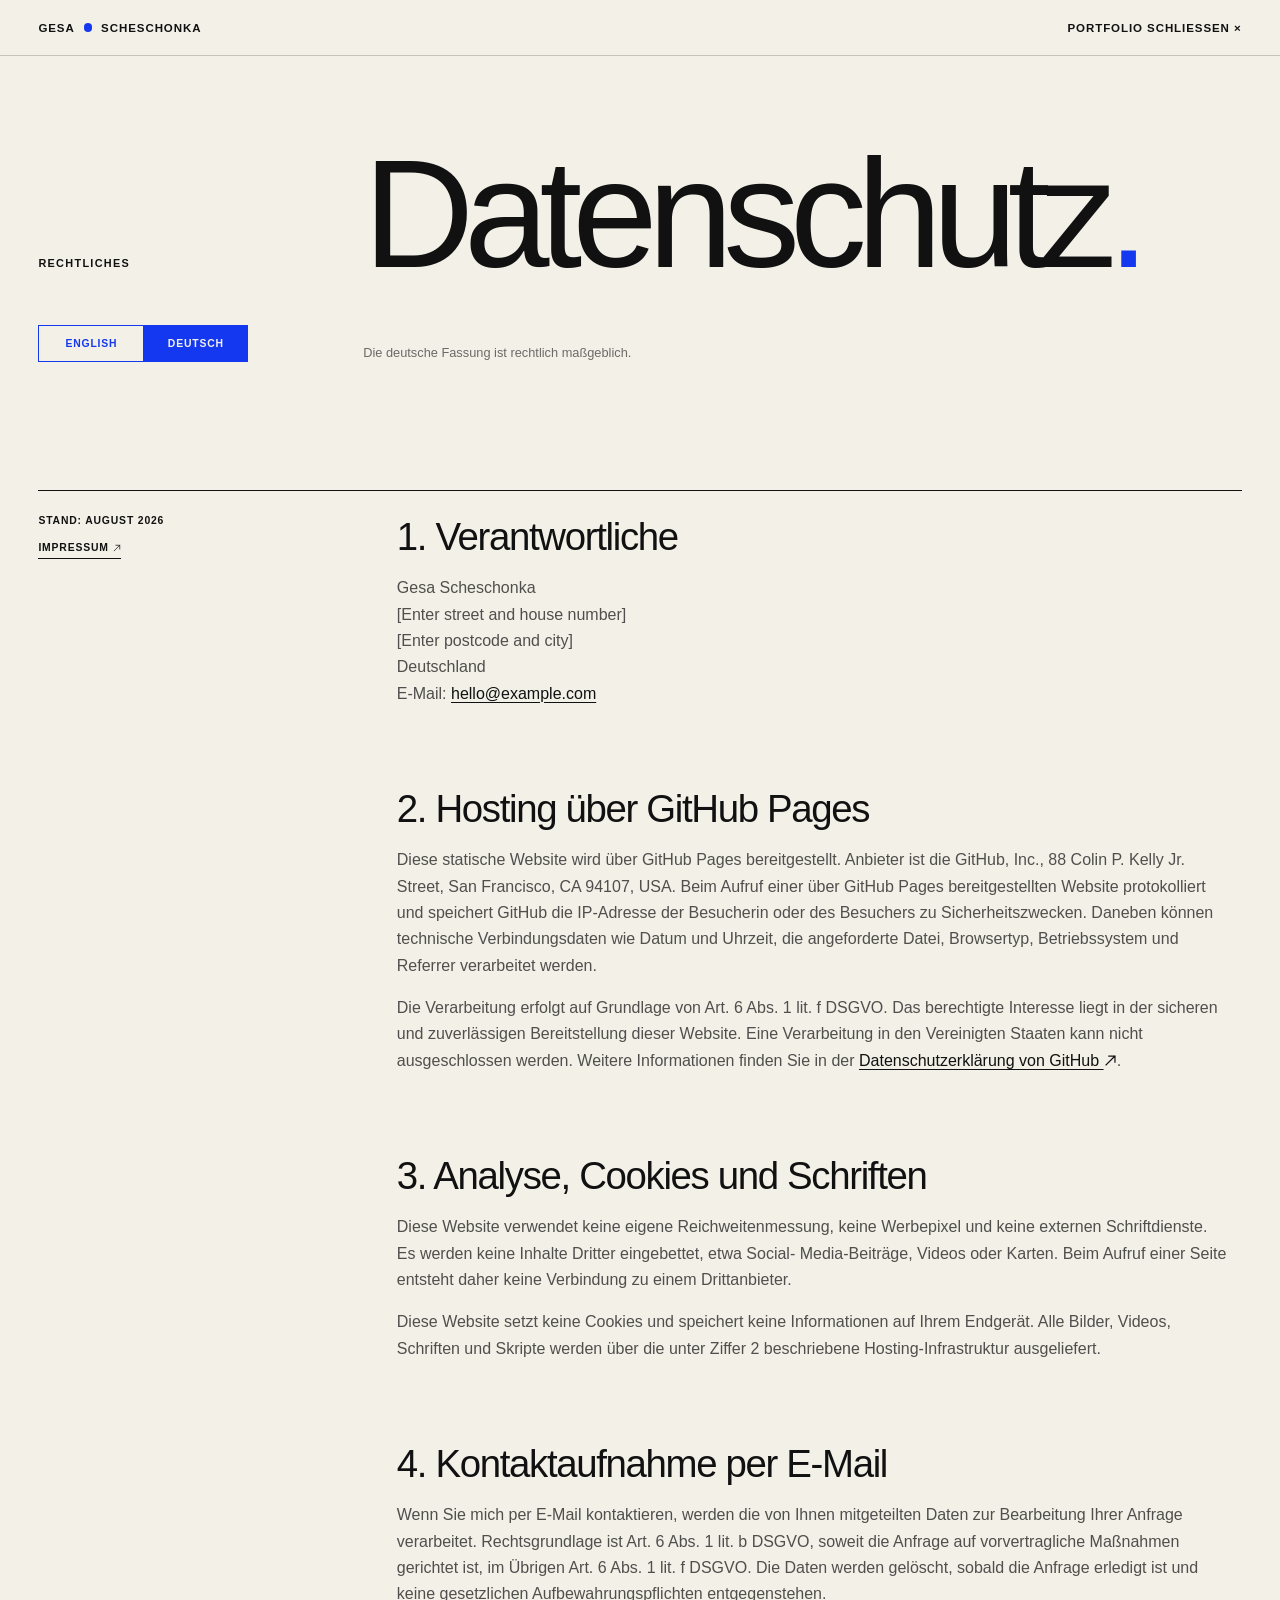
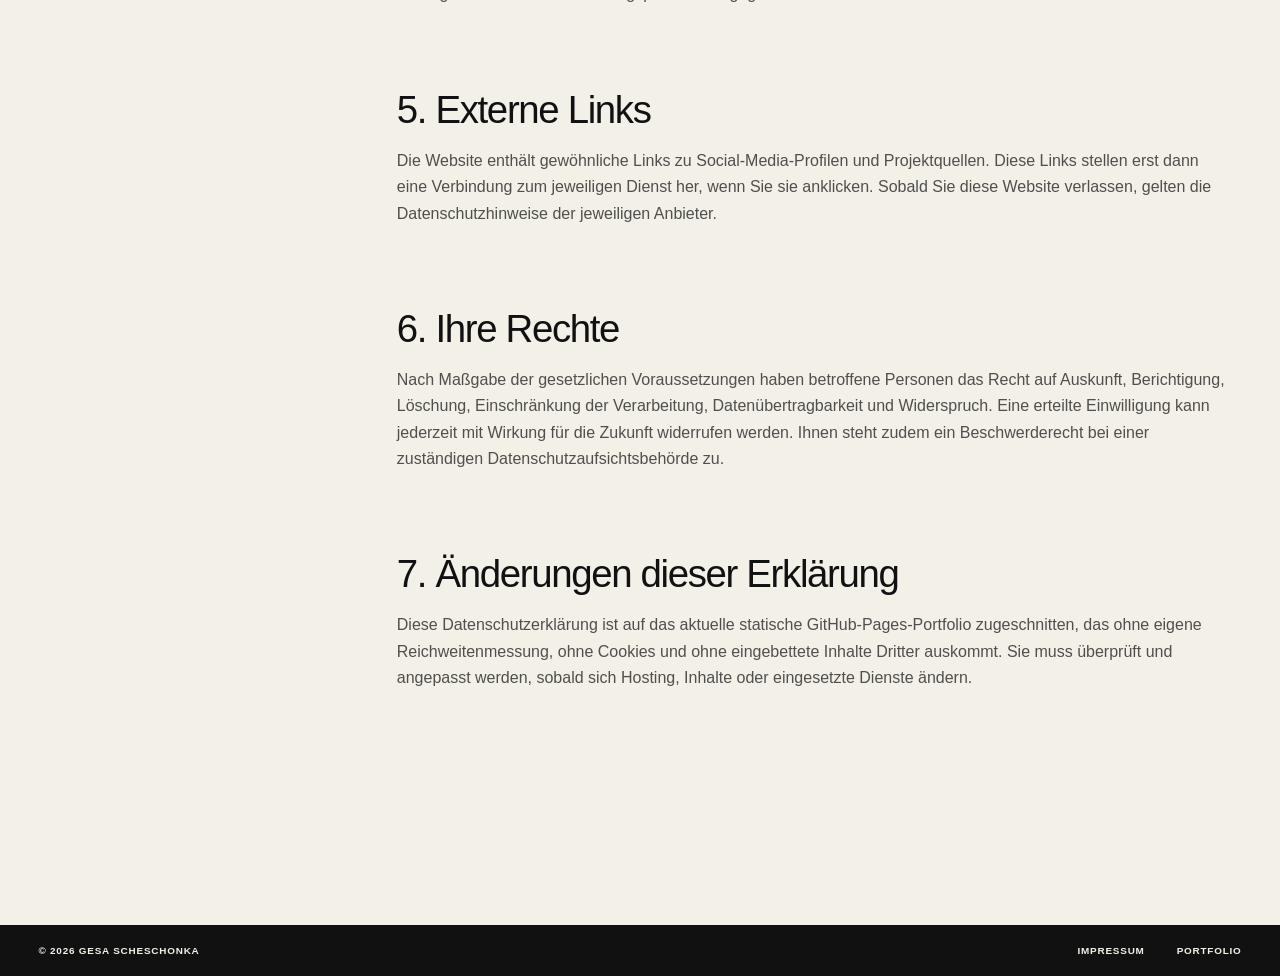
==== commit 4bf8982f: "Make legal language switch prominent" ====
--- a/datenschutz-de.html
+++ b/datenschutz-de.html
@@ -10,7 +10,7 @@
       rel="icon"
       href="data:image/svg+xml,%3Csvg xmlns='http://www.w3.org/2000/svg' viewBox='0 0 100 100'%3E%3Crect width='100' height='100' rx='50' fill='%231438f0'/%3E%3Ctext x='50' y='61' text-anchor='middle' font-family='Arial' font-size='43' fill='%23f3f0e8'%3EGS%3C/text%3E%3C/svg%3E"
     />
-    <link rel="stylesheet" href="styles.css?v=20260809-1" />
+    <link rel="stylesheet" href="styles.css?v=20260810-1" />
     <script>
       window.addEventListener("DOMContentLoaded", async () => {
         const version = Date.now();
@@ -46,13 +46,17 @@
       <div class="legal-title">
         <p class="section-label">Rechtliches</p>
         <h1>Datenschutz</h1>
+        <nav class="legal-language-switch" aria-label="Sprache auswählen">
+          <a href="datenschutz.html" lang="en" hreflang="en">English</a>
+          <a href="datenschutz-de.html" lang="de" aria-current="page">Deutsch</a>
+        </nav>
+        <p class="legal-lang-note">Die deutsche Fassung ist rechtlich maßgeblich.</p>
       </div>
 
       <div class="legal-layout">
         <aside>
           <p>Stand: August 2026</p>
           <a href="impressum-de.html">Impressum <span class="ui-arrow" aria-hidden="true"></span></a>
-          <a href="datenschutz.html" hreflang="en">English version <span class="ui-arrow" aria-hidden="true"></span></a>
         </aside>
 
         <div class="legal-copy">
--- a/styles.css
+++ b/styles.css
@@ -2027,10 +2027,43 @@
   content: ".";
 }
 
-/* Language-precedence note under the English legal headings. */
+.legal-language-switch {
+  display: inline-flex;
+  align-items: stretch;
+  justify-self: start;
+  margin-top: 1.5rem;
+  border: 1px solid var(--accent);
+}
+
+.legal-language-switch a {
+  min-width: 6.5rem;
+  padding: 0.75rem 1rem;
+  color: var(--accent);
+  text-align: center;
+  text-transform: uppercase;
+  font-size: 0.65rem;
+  font-weight: 700;
+  letter-spacing: 0.08em;
+  transition:
+    background-color 180ms ease,
+    color 180ms ease;
+}
+
+.legal-language-switch a + a {
+  border-left: 1px solid var(--accent);
+}
+
+.legal-language-switch a[aria-current="page"],
+.legal-language-switch a:hover,
+.legal-language-switch a:focus-visible {
+  background: var(--accent);
+  color: var(--paper);
+}
+
+/* Language-precedence note shared by both legal-page languages. */
 .legal-lang-note {
   max-width: 46rem;
-  margin: 1.25rem 0 0;
+  margin: 1.5rem 0 0;
   color: rgba(17, 17, 17, 0.6);
   font-size: 0.8rem;
   line-height: 1.5;
@@ -2276,8 +2309,6 @@
   .project-card .project-image-wrap > .project-image {
     height: auto;
     object-fit: contain;
-    aspect-ratio: var(--ig-card-aspect, 4 / 5);
-    height: auto;
   }
 
   .dialog-toolbar {
@@ -2303,20 +2334,6 @@
   .project-card .project-image-wrap > .project-media-collage {
     height: auto;
     aspect-ratio: 4 / 5;
-    padding: 1.25rem;
-    padding-left: 2.65rem;
-    font-size: clamp(2.5rem, 12vw, 4.2rem);
-    top: calc(50% + var(--ig-card-mobile-y));
-    left: calc(50% + var(--ig-card-mobile-x));
-    transform: translate(-50%, -50%) scale(var(--ig-card-mobile-scale));
-    top: var(--ig-detail-mobile-y);
-    left: calc(50% + var(--ig-detail-mobile-x));
-    transform: translateX(-50%) scale(var(--ig-detail-mobile-scale));
-    padding: 0.75rem;
-    width: 2.2rem;
-    height: 2.2rem;
-    flex-wrap: wrap;
-    width: auto;
   }
 
   .case-cover strong {
@@ -2538,25 +2555,6 @@
 
   .legal-strip > p:last-child {
     justify-self: start;
-    right: auto;
-    bottom: max(0.75rem, env(safe-area-inset-bottom));
-    left: 50%;
-    width: calc(100% - 1.5rem);
-    max-width: none;
-    max-height: calc(100dvh - 1.5rem);
-    grid-template-columns: 1fr;
-    gap: 1.25rem;
-    margin: 0;
-    padding: 1.2rem;
-    transform: translateX(-50%);
-    font-size: 2rem;
-    text-wrap: balance;
-    min-width: 0;
-    min-height: 3rem;
-    padding: 0.7rem 0.55rem;
-    font-size: 0.56rem;
-    line-height: 1.25;
-    white-space: normal;
   }
 
   .site-footer > div {
@@ -2580,6 +2578,10 @@
   .legal-title h1 {
     margin-top: 2rem;
     font-size: clamp(4rem, 20vw, 7rem);
+  }
+
+  .legal-language-switch {
+    margin-top: 2rem;
   }
 }
 
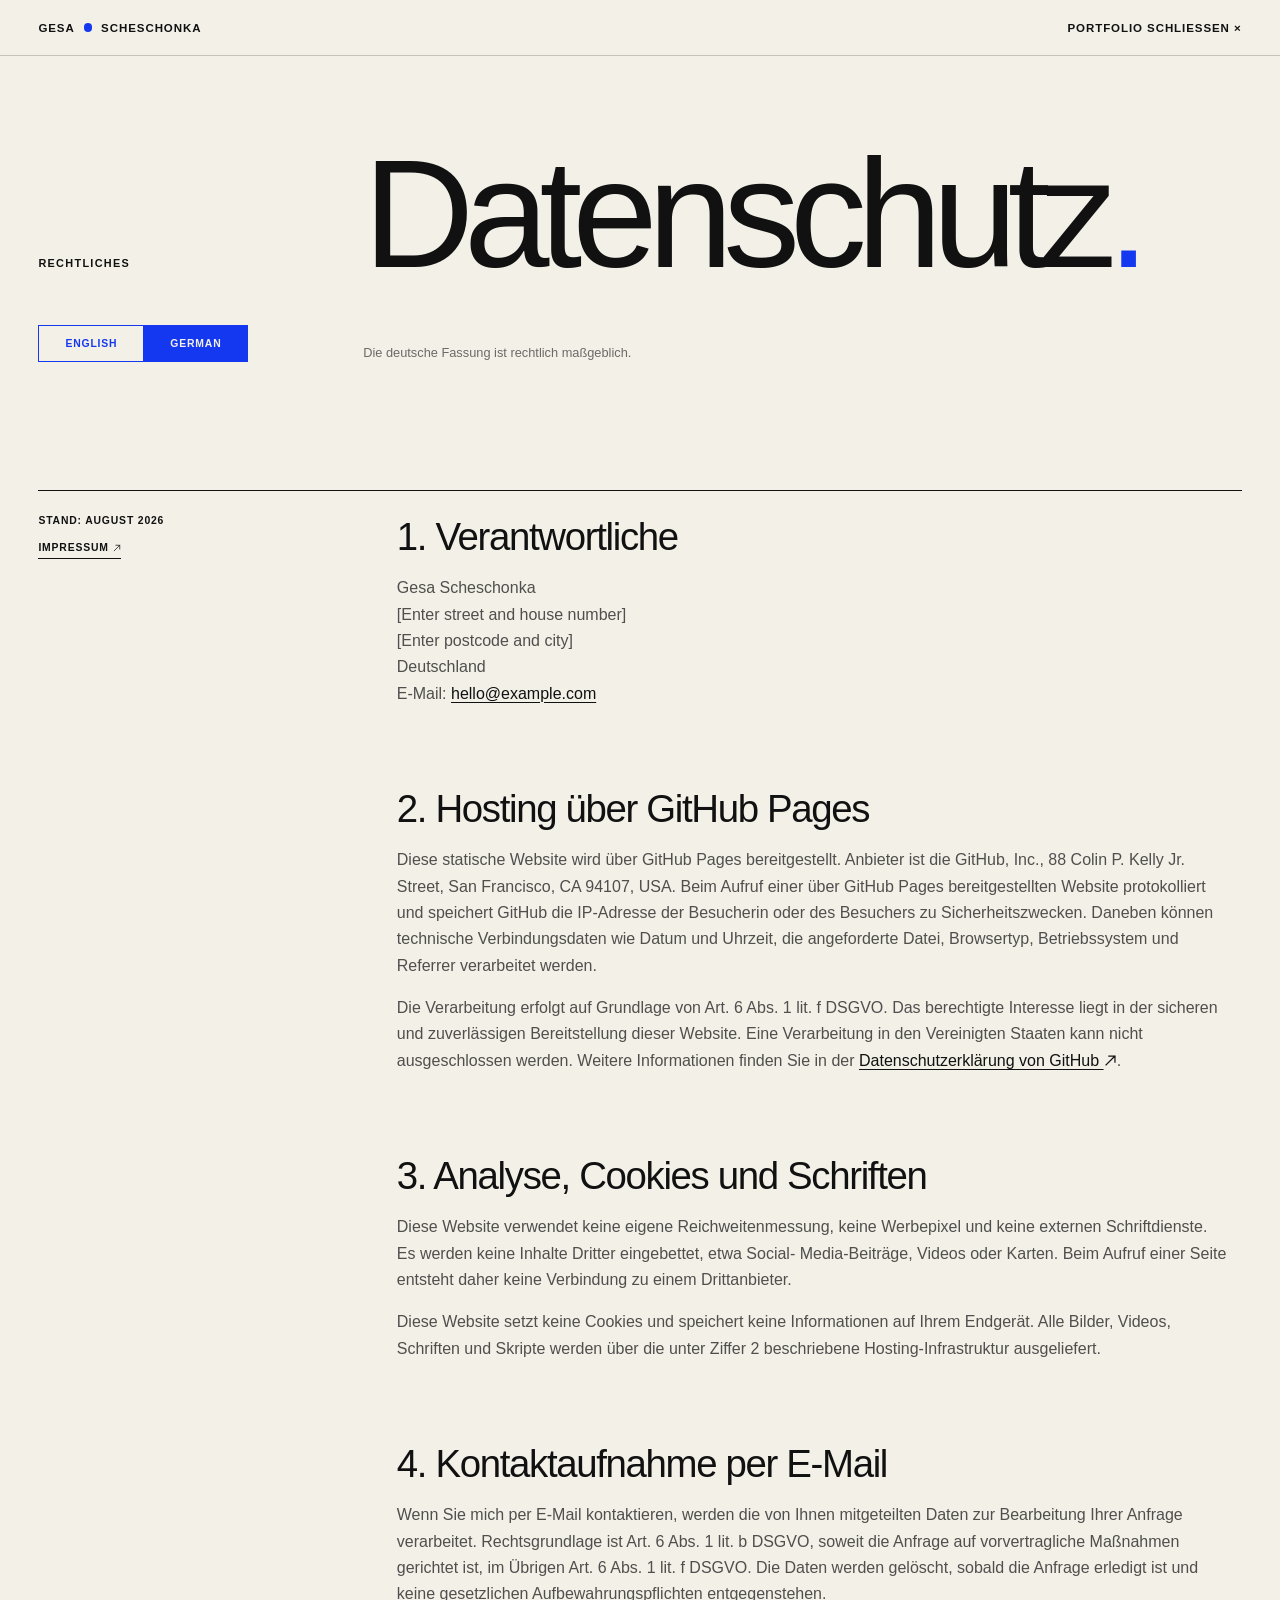
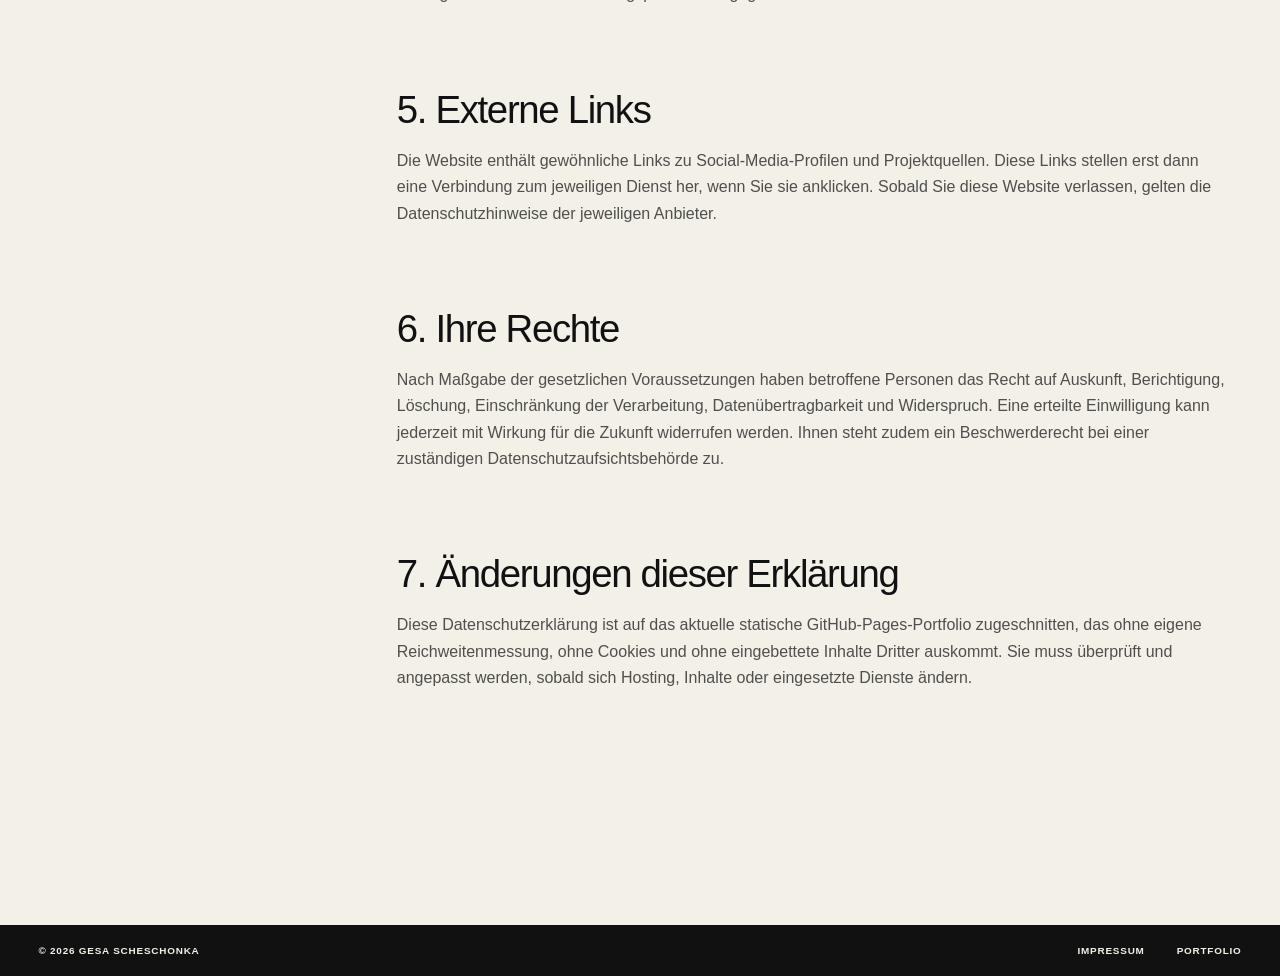
==== commit 542069b3: "Fix legal language navigation" ====
--- a/datenschutz-de.html
+++ b/datenschutz-de.html
@@ -47,8 +47,8 @@
         <p class="section-label">Rechtliches</p>
         <h1>Datenschutz</h1>
         <nav class="legal-language-switch" aria-label="Sprache auswählen">
-          <a href="datenschutz.html" lang="en" hreflang="en">English</a>
-          <a href="datenschutz-de.html" lang="de" aria-current="page">Deutsch</a>
+          <a href="datenschutz.html?v=20260810-2" lang="en" hreflang="en">English</a>
+          <a href="datenschutz-de.html?v=20260810-2" lang="de" aria-current="page">German</a>
         </nav>
         <p class="legal-lang-note">Die deutsche Fassung ist rechtlich maßgeblich.</p>
       </div>
